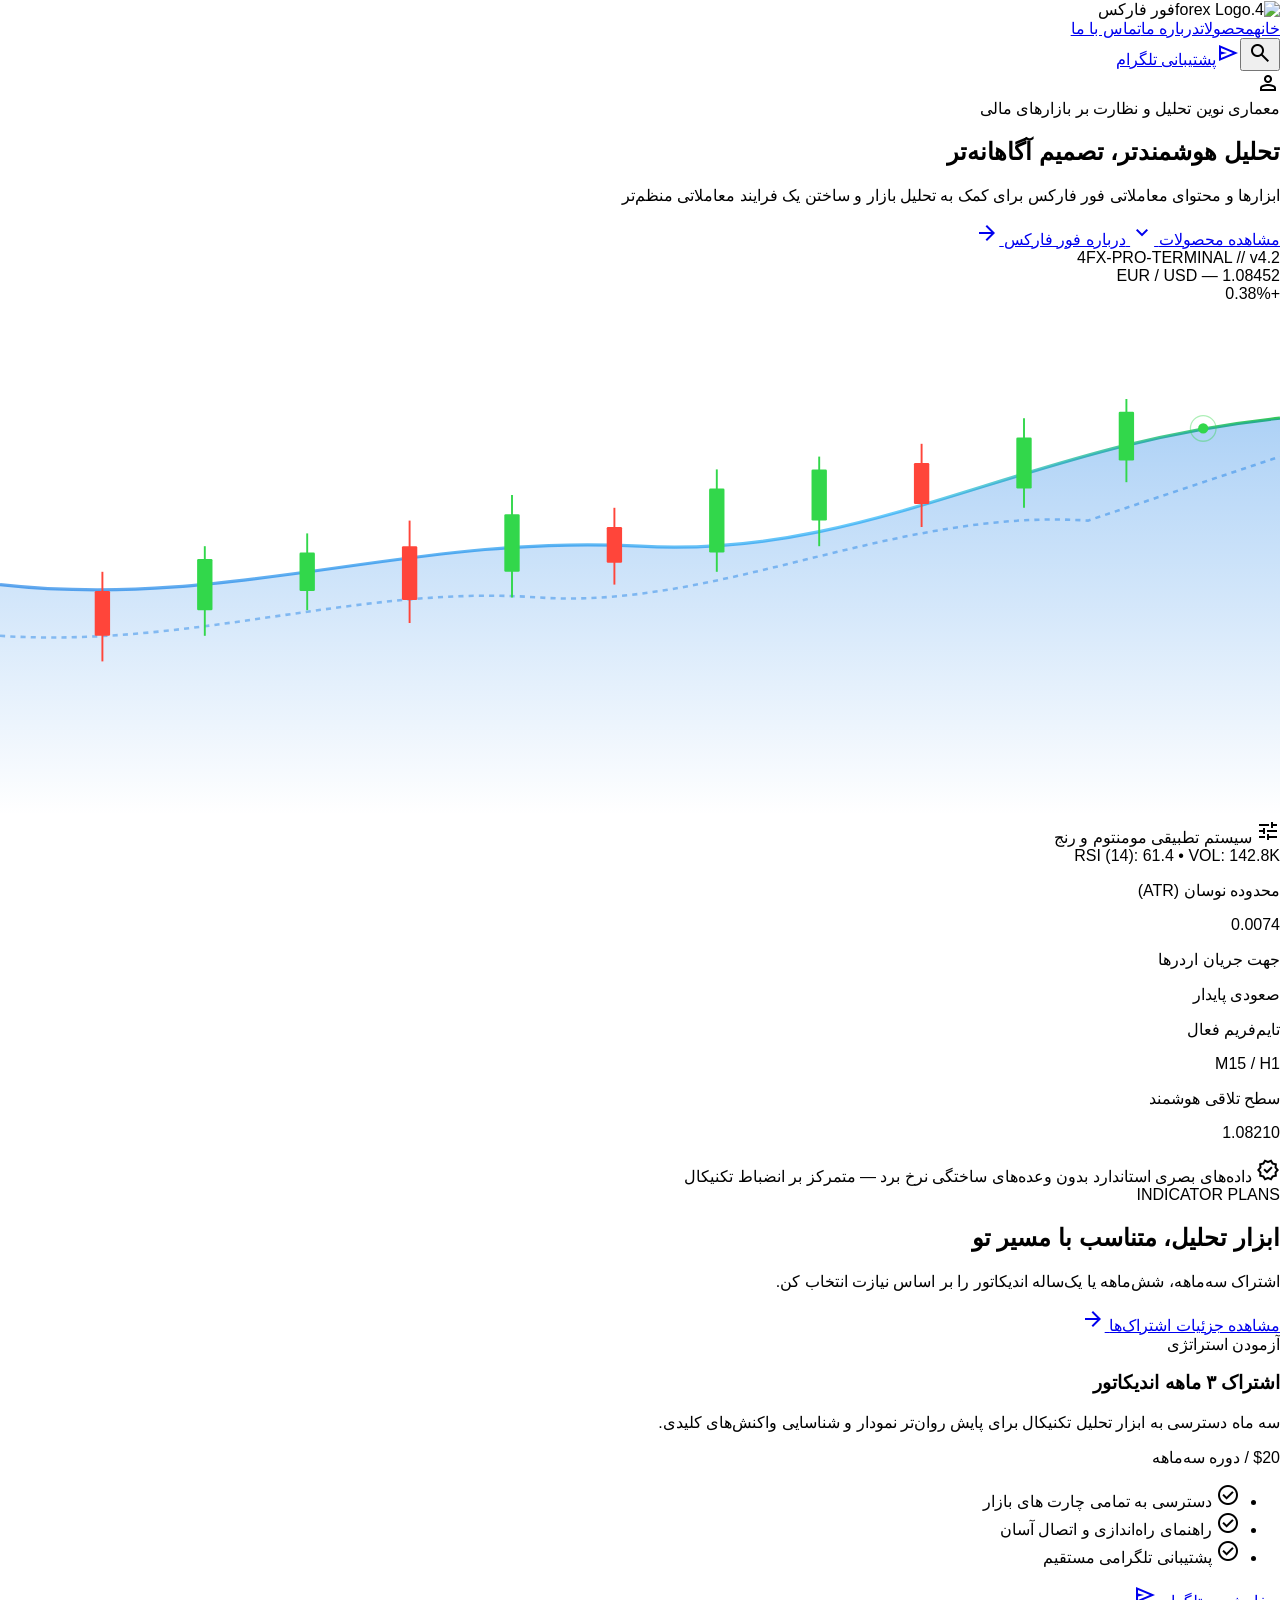
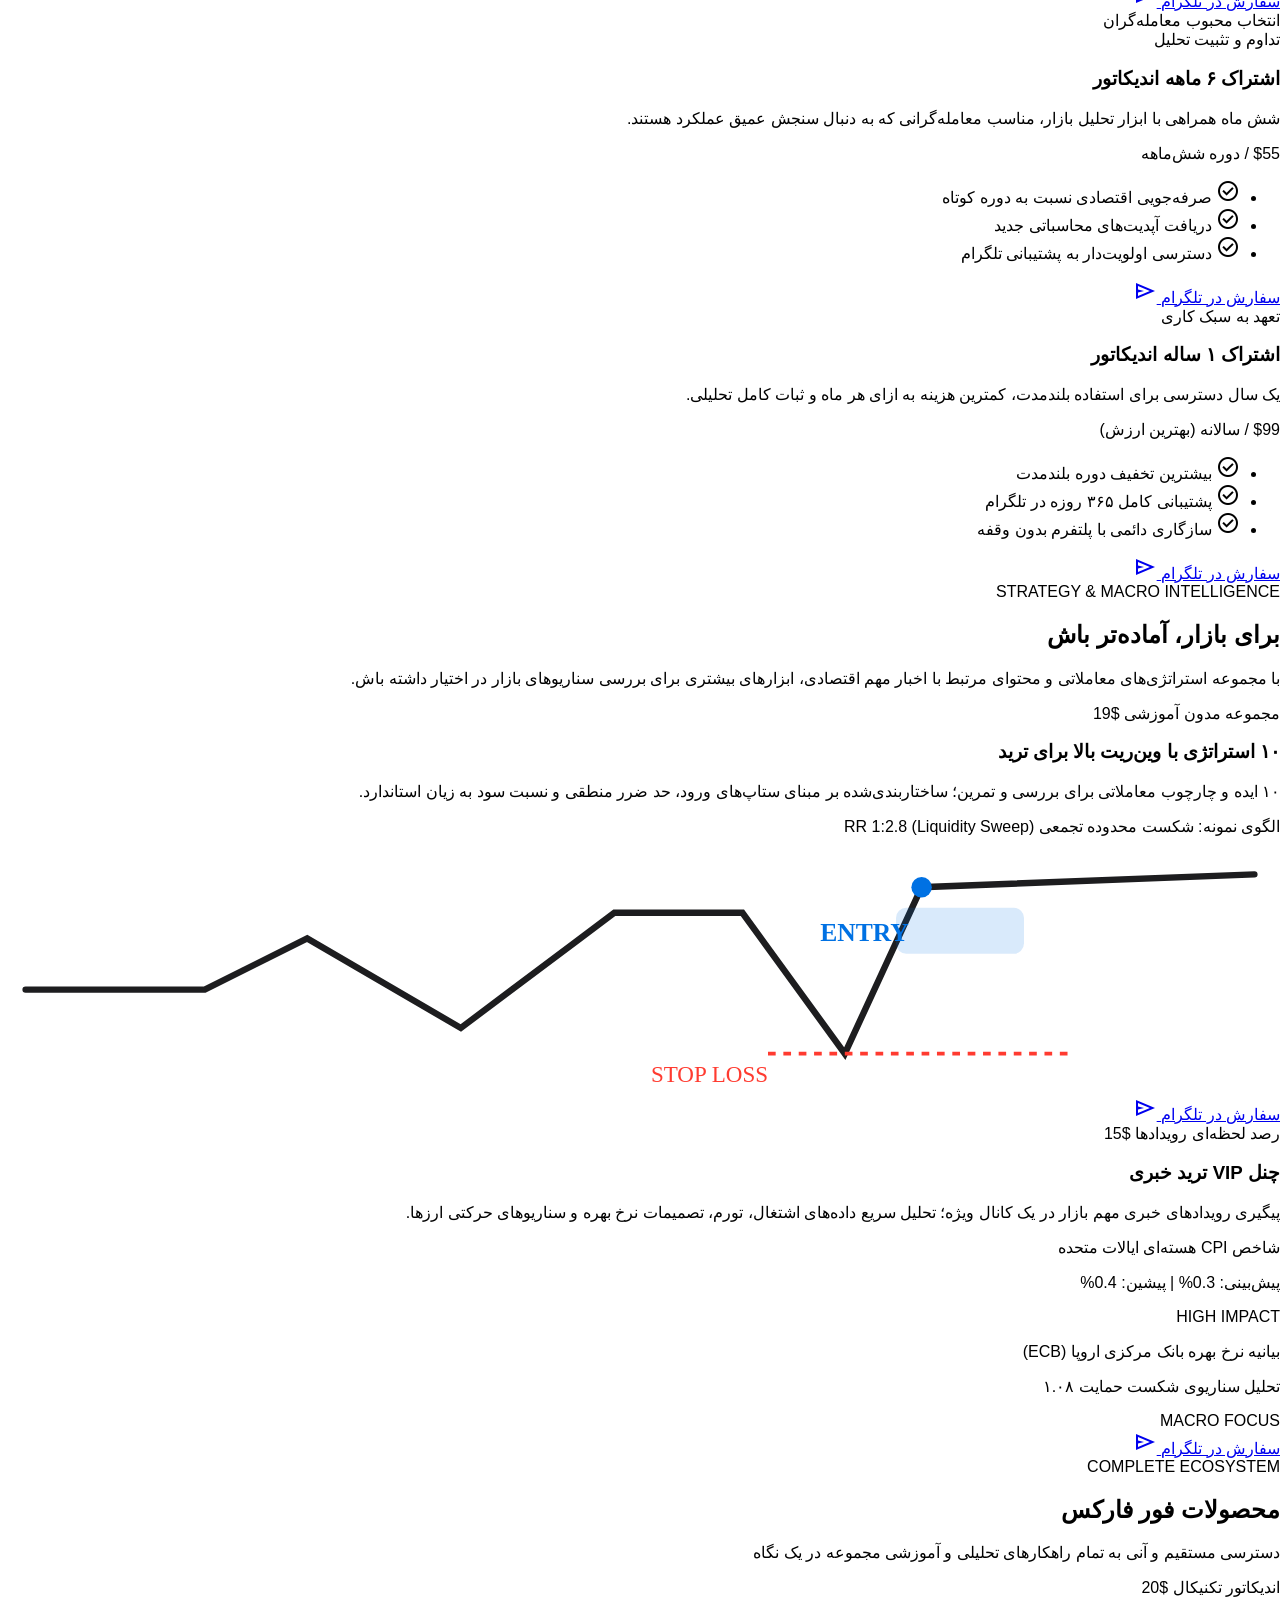
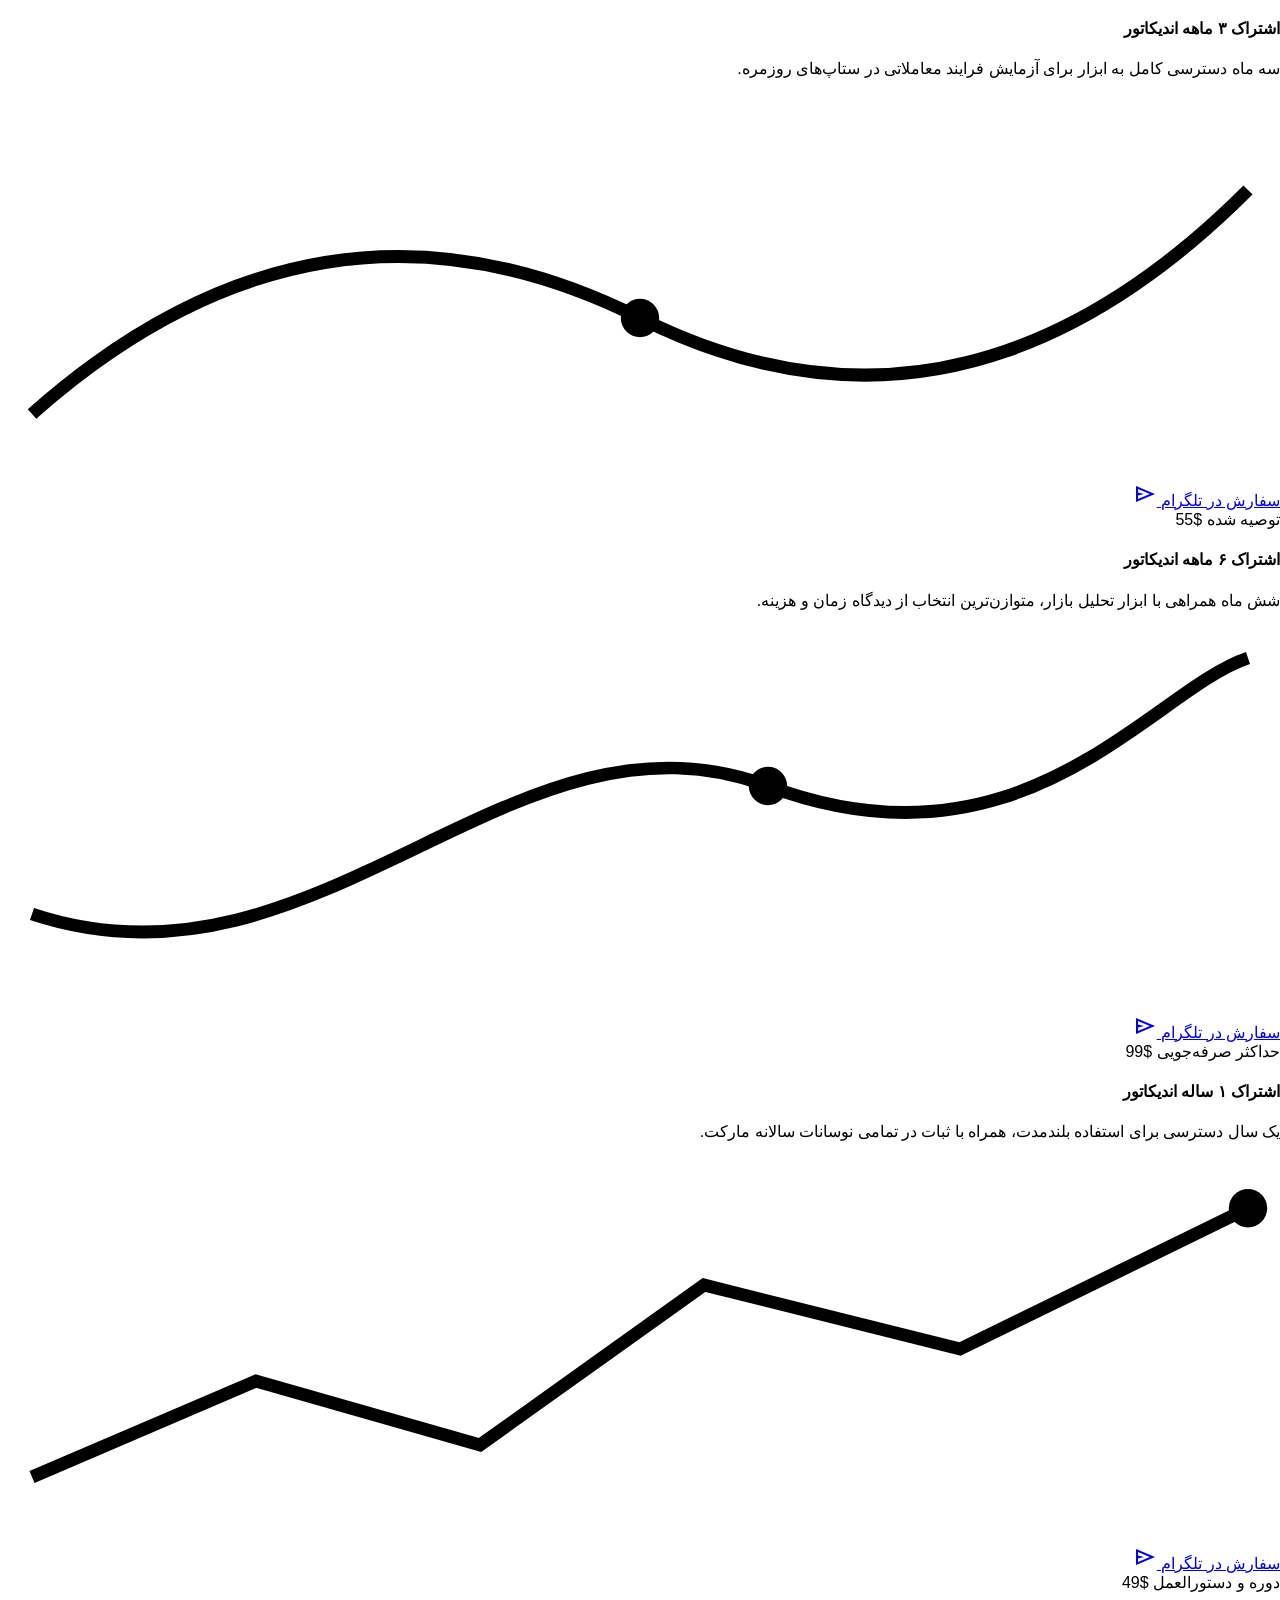
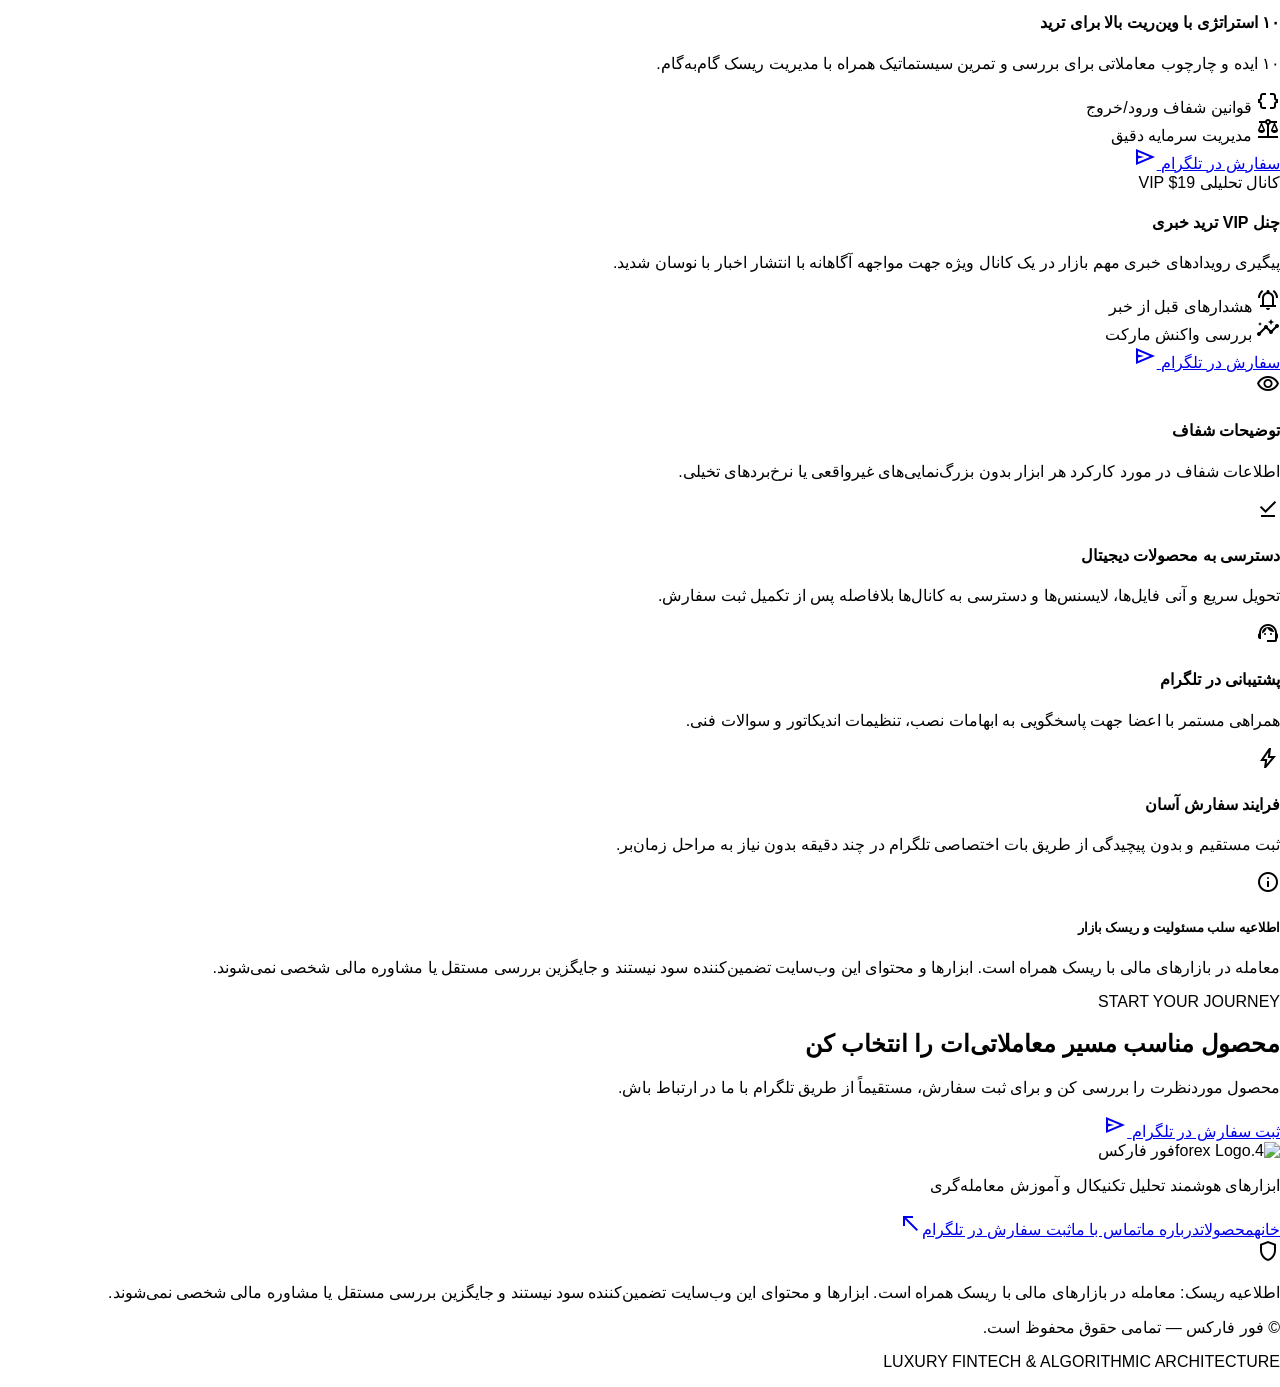
==== index.html @ 99afd077 "Add files via upload" ====
<!DOCTYPE html><html dir="rtl" lang="fa" style=""><head></head><body class="bg-canvas-subtle font-body-md text-on-surface antialiased selection:bg-primary-container selection:text-on-primary"><svg class="inline-defs-container" aria-hidden="true" style="position:absolute;width:0;height:0;overflow:hidden"></svg><meta charset="utf-8"><meta content="width=device-width, initial-scale=1.0" name="viewport"><meta content="web_standard" name="shell-type"><title>فور فارکس | ابزارهای هوشمند تحلیل تکنیکال و معاملات</title><link href="https://cdn.jsdelivr.net/gh/rastikerdar/vazirmatn@v33.003/Vazirmatn-font-face.css" rel="stylesheet"><link href="https://fonts.googleapis.com/css2?family=Material+Symbols+Outlined:opsz,wght,FILL,GRAD@20..48,100..700,0..1,-50..200" rel="stylesheet">
<link href="https://fonts.googleapis.com/css2?family=Material+Symbols+Outlined:wght,FILL@100..700,0..1&amp;display=swap" rel="stylesheet"><style>@layer base{html,body{margin:0;padding:0;font-family:'Vazirmatn',sans-serif;}body{overscroll-behavior:none;}main>:first-child{margin-top:0!important;}main>:last-child{margin-bottom:0!important;}}::-webkit-scrollbar{display:none;}</style><script src="https://cdn.tailwindcss.com"></script><script id="tailwind-config">tailwind.config = { darkMode: "class", theme: { extend: { "colors": { "on-primary-fixed": "#001b3f", "tertiary-fixed": "#a5eeff", "primary-container": "#0071e3", "canvas-pure": "#FFFFFF", "inverse-on-surface": "#f1f0f5", "on-secondary": "#ffffff", "surface-container-low": "#f4f3f8", "on-tertiary": "#ffffff", "surface-variant": "#e3e2e7", "error-container": "#ffdad6", "border-hairline": "rgba(0, 0, 0, 0.08)", "on-error": "#ffffff", "chart-bullish": "#34C759", "chart-bearish": "#FF3B30", "surface-container": "#eeedf3", "on-primary-fixed-variant": "#00458f", "on-primary": "#ffffff", "outline": "#717785", "on-background": "#1a1b1f", "text-primary": "#1D1D1F", "border-glass": "rgba(255, 255, 255, 0.65)", "outline-variant": "#c1c6d6", "primary": "#0059b5", "on-tertiary-container": "#f3fcff", "text-secondary": "#6E6E73", "secondary-fixed": "#e4e2e4", "surface-container-highest": "#e3e2e7", "tertiary-container": "#007f92", "on-secondary-fixed-variant": "#474649", "inverse-surface": "#2f3034", "surface-dim": "#dad9df", "secondary-container": "#e2dfe1", "on-secondary-fixed": "#1b1b1d", "on-surface-variant": "#414753", "on-primary-container": "#fcfbff", "surface-neutral": "#F5F5F7", "on-error-container": "#93000a", "text-tertiary": "#86868B", "primary-fixed": "d7e2ff", "inverse-primary": "#abc7ff", "canvas-subtle": "#FBFBFD", "surface-tint": "#005cbb", "on-tertiary-fixed-variant": "#004e5a", "surface": "#faf8fe", "tertiary": "#006473", "background": "#faf8fe", "primary-fixed-dim": "#abc7ff", "on-surface": "#1a1b1f", "error": "#ba1a1a", "chart-slate": "#48484A", "secondary": "#5f5e60", "on-tertiary-fixed": "#001f25", "on-secondary-container": "#636264", "surface-neutral-dark": "#E8E8ED", "surface-container-lowest": "#ffffff", "surface-container-high": "#e9e7ed", "secondary-fixed-dim": "#c8c6c8", "surface-bright": "#faf8fe", "tertiary-fixed-dim": "#61d6ee" }, "borderRadius": { "DEFAULT": "1rem", "lg": "2rem", "xl": "3rem", "full": "9999px" }, "spacing": { "space-lg": "1.5rem", "space-sm": "0.5rem", "space-xl": "2.5rem", "gutter-lg": "2rem", "margin": "1.5rem", "gutter-sm": "1rem", "margin-lg": "5rem", "margin-md": "3rem", "gutter": "1.5rem", "space-2xl": "4rem", "space-3xl": "6rem", "space-xs": "0.25rem", "space-md": "1rem" }, "fontFamily": { "headline-md": ["Vazirmatn", "Plus Jakarta Sans"], "headline-sm": ["Vazirmatn", "Plus Jakarta Sans"], "label-lg": ["Vazirmatn", "Plus Jakarta Sans"], "body-lg": ["Vazirmatn", "Plus Jakarta Sans"], "body-md": ["Vazirmatn", "Plus Jakarta Sans"], "body-sm": ["Vazirmatn", "Plus Jakarta Sans"], "headline-lg": ["Vazirmatn", "Plus Jakarta Sans"], "headline-xl-mobile": ["Vazirmatn", "Plus Jakarta Sans"], "label-md": ["Vazirmatn", "Plus Jakarta Sans"], "display-hero": ["Vazirmatn", "Plus Jakarta Sans"], "headline-xl": ["Vazirmatn", "Plus Jakarta Sans"], "label-sm": ["Vazirmatn", "Plus Jakarta Sans"], "body-xl": ["Vazirmatn", "Plus Jakarta Sans"], "display-hero-mobile": ["Vazirmatn", "Plus Jakarta Sans"] }, "fontSize": { "headline-md": ["22px", { "lineHeight": "32px", "letterSpacing": "-0.01em", "fontWeight": "600" }], "headline-sm": ["18px", { "lineHeight": "28px", "fontWeight": "600" }], "label-lg": ["15px", { "lineHeight": "20px", "fontWeight": "600" }], "body-lg": ["17px", { "lineHeight": "28px", "fontWeight": "400" }], "body-md": ["15px", { "lineHeight": "24px", "fontWeight": "400" }], "body-sm": ["13px", { "lineHeight": "20px", "fontWeight": "400" }], "headline-lg": ["28px", { "lineHeight": "38px", "letterSpacing": "-0.015em", "fontWeight": "700" }], "headline-xl-mobile": ["28px", { "lineHeight": "38px", "letterSpacing": "-0.015em", "fontWeight": "700" }], "label-md": ["13px", { "lineHeight": "18px", "fontWeight": "500" }], "display-hero": ["56px", { "lineHeight": "72px", "letterSpacing": "-0.03em", "fontWeight": "800" }], "headline-xl": ["40px", { "lineHeight": "52px", "letterSpacing": "-0.025em", "fontWeight": "700" }], "label-sm": ["11px", { "lineHeight": "16px", "letterSpacing": "0.04em", "fontWeight": "600" }], "body-xl": ["20px", { "lineHeight": "34px", "fontWeight": "400" }], "display-hero-mobile": ["36px", { "lineHeight": "48px", "letterSpacing": "-0.02em", "fontWeight": "800" }] } } } };</script><header class="fixed top-0 left-0 right-0 z-50 bg-white/80 backdrop-blur-xl saturate-180 shadow-[0_1px_8px_rgba(0,0,0,0.04)]"><div class="h-16 max-w-7xl mx-auto px-6 lg:px-12 flex items-center justify-between"><div class="flex items-center gap-space-md"><img alt="4.forex Logo" class="h-8 w-auto object-contain" src="https://lh3.googleusercontent.com/aida/[base64]"><span class="font-headline-sm text-headline-sm tracking-tight text-on-surface font-bold">فور فارکس</span></div><nav class="hidden md:flex items-center gap-space-lg" data-active-classes="text-primary font-bold"><a aria-current="page" class="transition-colors text-primary font-bold" data-path="home" href="index.html">خانه</a><a class="font-label-lg text-label-lg text-on-surface-variant hover:text-on-surface transition-colors" data-path="products" href="products.html">محصولات</a><a class="font-label-lg text-label-lg text-on-surface-variant hover:text-on-surface transition-colors" data-path="about" href="about.html">درباره ما</a><a class="font-label-lg text-label-lg text-on-surface-variant hover:text-on-surface transition-colors" data-path="contact" href="contact.html">تماس با ما</a></nav><div class="flex items-center gap-space-sm"><button aria-label="Search" class="w-9 h-9 rounded-full flex items-center justify-center text-on-surface-variant hover:text-on-surface hover:bg-surface-neutral transition-all"><span class="material-symbols-outlined text-[20px]">search</span></button><a class="hidden sm:inline-flex items-center gap-space-xs px-space-md py-2 rounded-full bg-primary-container text-on-primary-container font-label-md text-label-md hover:opacity-95 transition-all shadow-[0_2px_8px_rgba(0,113,227,0.2)]" href="https://t.me/trades4forexbot" rel="noopener noreferrer" target="_blank"><span class="material-symbols-outlined text-[18px]">send</span><span class="">پشتیبانی تلگرام</span></a><div class="w-8 h-8 rounded-full bg-primary flex items-center justify-center"><span class="material-symbols-outlined text-on-primary text-[18px]">person</span></div></div></div></header><main class="w-full pt-16 bg-canvas-subtle min-h-[calc(100vh-16rem)]"><div class="flex flex-col w-full">
<!-- SECTION 1: HERO CAMPAIGN -->
<section class="relative w-full overflow-hidden bg-canvas-pure pt-space-2xl pb-space-3xl">
<div class="absolute inset-0 bg-[radial-gradient(ellipse_80%_60%_at_50%_-10%,rgba(0,113,227,0.08),rgba(255,255,255,0))] pointer-events-none"></div>
<div class="max-w-7xl mx-auto px-6 lg:px-12 flex flex-col items-center text-center relative z-10">
<!-- Overline Tag -->
<div class="inline-flex items-center gap-space-xs px-space-md py-1 rounded-full bg-surface-neutral text-text-secondary font-label-md text-label-md mb-space-lg shadow-sm">
<span class="w-2 h-2 rounded-full bg-chart-bullish animate-pulse"></span>
<span class="">معماری نوین تحلیل و نظارت بر بازارهای مالی</span>
</div>
<!-- Main Headline -->
<h1 class="font-display-hero text-display-hero max-w-4xl text-text-primary tracking-tight mb-space-md">
        تحلیل هوشمندتر، تصمیم آگاهانه‌تر
      </h1>
<!-- Editorial Subtitle -->
<p class="font-body-xl text-body-xl text-text-secondary max-w-2xl mx-auto leading-relaxed mb-space-xl">ابزارها و محتوای معاملاتی فور فارکس برای کمک به تحلیل بازار و ساختن یک فرایند معاملاتی منظم‌تر</p>
<!-- Primary & Ghost Actions -->
<div class="flex flex-wrap items-center justify-center gap-space-md mb-space-3xl">
<a class="px-8 py-3.5 rounded-full bg-text-primary hover:bg-black text-white font-label-lg text-label-lg transition-all shadow-md hover:scale-[1.02] active:scale-[0.99] flex items-center gap-space-xs" href="#products-bento">
<span class="">مشاهده محصولات</span>
<span class="material-symbols-outlined text-[18px]">expand_more</span>
</a>
<a class="px-6 py-3.5 rounded-full bg-surface-neutral hover:bg-surface-neutral-dark text-text-primary font-label-lg text-label-lg transition-all flex items-center gap-space-xs" href="#indicators">
<span class="">درباره فور فارکس</span>
<span class="material-symbols-outlined text-[18px] rotate-180">arrow_forward</span>
</a>
</div>
<!-- Institutional Mock Dashboard (Apple Silicon Inspired Tray) -->
<div class="w-full max-w-5xl rounded-3xl bg-[#1D1D1F] p-4 sm:p-6 lg:p-8 shadow-[0_24px_80px_rgba(0,0,0,0.18)] text-white relative">
<!-- Top Window Pill Meta -->
<div class="flex items-center justify-between pb-6 mb-6">
<div class="flex items-center gap-space-sm">
<span class="w-3 h-3 rounded-full bg-[#FF5F56]/80 inline-block"></span>
<span class="w-3 h-3 rounded-full bg-[#FFBD2E]/80 inline-block"></span>
<span class="w-3 h-3 rounded-full bg-[#27C93F]/80 inline-block"></span>
<span class="font-mono text-label-sm text-text-tertiary ml-2 hidden sm:inline">4FX-PRO-TERMINAL // v4.2</span>
</div>
<div class="flex items-center gap-space-md">
<div class="flex items-center gap-2 bg-white/5 rounded-full px-3 py-1 text-label-sm text-white/90">
<span class="w-1.5 h-1.5 rounded-full bg-chart-bullish"></span>
<span class="">EUR / USD — 1.08452</span>
</div>
<span class="text-label-sm text-chart-bullish bg-chart-bullish/10 px-2.5 py-0.5 rounded-full font-mono">+0.38%</span>
</div>
</div>
<!-- Integrated Trading Screen Canvas -->
<div class="relative w-full h-72 sm:h-96 rounded-2xl bg-[#141416] p-4 flex flex-col justify-between overflow-hidden">
<!-- Background Grid Overlay -->
<div class="absolute inset-0 bg-[linear-gradient(to_right,rgba(255,255,255,0.03)_1px,transparent_1px),linear-gradient(to_bottom,rgba(255,255,255,0.03)_1px,transparent_1px)] bg-[size:40px_40px] pointer-events-none"></div>
<!-- Dynamic SVG Chart Canvas -->
<svg class="absolute inset-0 w-full h-full" fill="none" preserveAspectRatio="none" viewBox="0 0 1000 400">
<defs>
<linearGradient id="primaryAreaGlow" x1="0" x2="0" y1="0" y2="1">
<stop offset="0%" stop-color="#0071E3" stop-opacity="0.32"></stop>
<stop offset="100%" stop-color="#0071E3" stop-opacity="0.0"></stop>
</linearGradient>
<linearGradient id="emaGrad" x1="0" x2="1" y1="0" y2="0">
<stop offset="0%" stop-color="#0071E3" stop-opacity="0.6"></stop>
<stop offset="70%" stop-color="#5AC8FA" stop-opacity="0.9"></stop>
<stop offset="100%" stop-color="#34C759" stop-opacity="1"></stop>
</linearGradient>
</defs>
<!-- EMA Trend Curves -->
<path d="M 0,260 C 150,270 280,220 420,230 C 560,240 700,160 850,170 L 1000,120" fill="none" opacity="0.4" stroke="#0071E3" stroke-dasharray="4 4" stroke-width="2"></path>
<path d="M 0,220 C 180,240 320,180 500,190 C 680,200 800,110 1000,90" fill="none" stroke="url(#emaGrad)" stroke-width="2.5"></path>
<!-- Volumetric Fill under trend -->
<path d="M 0,220 C 180,240 320,180 500,190 C 680,200 800,110 1000,90 L 1000,400 L 0,400 Z" fill="url(#primaryAreaGlow)"></path>
<!-- Stylized Candles -->
<!-- Bar 1 -->
<line stroke="#FF453A" stroke-width="1.5" x1="80" x2="80" y1="210" y2="280"></line>
<rect fill="#FF453A" height="35" rx="1" width="12" x="74" y="225"></rect>
<!-- Bar 2 -->
<line stroke="#32D74B" stroke-width="1.5" x1="160" x2="160" y1="190" y2="260"></line>
<rect fill="#32D74B" height="40" rx="1" width="12" x="154" y="200"></rect>
<!-- Bar 3 -->
<line stroke="#32D74B" stroke-width="1.5" x1="240" x2="240" y1="180" y2="240"></line>
<rect fill="#32D74B" height="30" rx="1" width="12" x="234" y="195"></rect>
<!-- Bar 4 -->
<line stroke="#FF453A" stroke-width="1.5" x1="320" x2="320" y1="170" y2="250"></line>
<rect fill="#FF453A" height="42" rx="1" width="12" x="314" y="190"></rect>
<!-- Bar 5 -->
<line stroke="#32D74B" stroke-width="1.5" x1="400" x2="400" y1="150" y2="230"></line>
<rect fill="#32D74B" height="45" rx="1" width="12" x="394" y="165"></rect>
<!-- Bar 6 -->
<line stroke="#FF453A" stroke-width="1.5" x1="480" x2="480" y1="160" y2="220"></line>
<rect fill="#FF453A" height="28" rx="1" width="12" x="474" y="175"></rect>
<!-- Bar 7 -->
<line stroke="#32D74B" stroke-width="1.5" x1="560" x2="560" y1="130" y2="210"></line>
<rect fill="#32D74B" height="50" rx="1" width="12" x="554" y="145"></rect>
<!-- Bar 8 -->
<line stroke="#32D74B" stroke-width="1.5" x1="640" x2="640" y1="120" y2="190"></line>
<rect fill="#32D74B" height="40" rx="1" width="12" x="634" y="130"></rect>
<!-- Bar 9 -->
<line stroke="#FF453A" stroke-width="1.5" x1="720" x2="720" y1="110" y2="175"></line>
<rect fill="#FF453A" height="32" rx="1" width="12" x="714" y="125"></rect>
<!-- Bar 10 -->
<line stroke="#32D74B" stroke-width="1.5" x1="800" x2="800" y1="90" y2="160"></line>
<rect fill="#32D74B" height="40" rx="1" width="12" x="794" y="105"></rect>
<!-- Bar 11 (Pulse Peak) -->
<line stroke="#32D74B" stroke-width="1.5" x1="880" x2="880" y1="75" y2="140"></line>
<rect fill="#32D74B" height="38" rx="1" width="12" x="874" y="85"></rect>
<!-- Bar 12 Live Pin -->
<circle cx="940" cy="98" fill="#32D74B" r="4"></circle>
<circle cx="940" cy="98" opacity="0.4" r="10" stroke="#32D74B" stroke-width="1"></circle>
</svg>
<!-- Floating Ambient Glass Badges -->
<div class="relative z-10 flex flex-wrap items-center justify-between gap-4 pointer-events-none">
<div class="flex items-center gap-3 backdrop-blur-md bg-white/10 px-3.5 py-1.5 rounded-full">
<span class="material-symbols-outlined text-[16px] text-primary-container">tune</span>
<span class="font-label-md text-label-md text-white/90">سیستم تطبیقی مومنتوم و رنج</span>
</div>
<div class="flex items-center gap-3 backdrop-blur-md bg-white/10 px-3.5 py-1.5 rounded-full font-mono text-label-sm text-text-tertiary">
<span class="">RSI (14): 61.4</span>
<span class="">•</span>
<span class="">VOL: 142.8K</span>
</div>
</div>
<!-- Bottom Metric HUD -->
<div class="relative z-10 grid grid-cols-2 sm:grid-cols-4 gap-3 bg-black/40 backdrop-blur-lg p-3 rounded-xl border border-white/5">
<div>
<p class="font-label-sm text-label-sm text-text-tertiary">محدوده نوسان (ATR)</p>
<p class="font-headline-sm text-headline-sm text-white font-mono mt-0.5">0.0074</p>
</div>
<div>
<p class="font-label-sm text-label-sm text-text-tertiary">جهت جریان اردرها</p>
<p class="font-headline-sm text-headline-sm text-chart-bullish mt-0.5">صعودی پایدار</p>
</div>
<div>
<p class="font-label-sm text-label-sm text-text-tertiary">تایم‌فریم فعال</p>
<p class="font-headline-sm text-headline-sm text-white font-mono mt-0.5">M15 / H1</p>
</div>
<div>
<p class="font-label-sm text-label-sm text-text-tertiary">سطح تلاقی هوشمند</p>
<p class="font-headline-sm text-headline-sm text-white font-mono mt-0.5">1.08210</p>
</div>
</div>
</div>
<div class="mt-4 flex items-center justify-center gap-2 text-text-tertiary font-body-sm text-body-sm">
<span class="material-symbols-outlined text-[16px]">verified</span>
<span class="">داده‌های بصری استاندارد بدون وعده‌های ساختگی نرخ برد — متمرکز بر انضباط تکنیکال</span>
</div>
</div>
</div>
</section>
<!-- SECTION 2: INDICATOR SUBSCRIPTIONS SPOTLIGHT -->
<section class="w-full bg-surface-neutral py-space-3xl" id="indicators">
<div class="max-w-7xl mx-auto px-6 lg:px-12">
<!-- Section Header -->
<div class="flex flex-col md:flex-row md:items-end justify-between mb-space-2xl gap-space-md">
<div>
<span class="font-label-sm text-label-sm text-primary tracking-widest block mb-2 uppercase">INDICATOR PLANS</span>
<h2 class="font-headline-xl text-headline-xl text-text-primary tracking-tight">ابزار تحلیل، متناسب با مسیر تو</h2>
<p class="font-body-lg text-body-lg text-text-secondary mt-space-xs max-w-xl">
            اشتراک سه‌ماهه، شش‌ماهه یا یک‌ساله اندیکاتور را بر اساس نیازت انتخاب کن.
          </p>
</div>
<a class="font-label-lg text-label-lg text-primary hover:text-primary-container transition-colors inline-flex items-center gap-1 self-start md:self-end" href="https://t.me/trades4forexbot" rel="noopener noreferrer" target="_blank">
<span class="">مشاهده جزئیات اشتراک‌ها</span>
<span class="material-symbols-outlined text-[18px] rotate-180">arrow_forward</span>
</a>
</div>
<!-- 3 Tiered Apple Cards -->
<div class="grid grid-cols-1 md:grid-cols-3 gap-space-lg items-stretch">
<!-- Tier 1: 3 Months -->
<div class="bg-white rounded-3xl p-8 flex flex-col justify-between shadow-sm hover:shadow-md transition-all duration-300">
<div>
<span class="inline-block px-3 py-1 rounded-full bg-surface-neutral text-text-secondary font-label-sm text-label-sm mb-6">آزمودن استراتژی</span>
<h3 class="font-headline-lg text-headline-lg text-text-primary">اشتراک ۳ ماهه اندیکاتور</h3>
<p class="font-body-md text-body-md text-text-secondary mt-3 leading-relaxed">
              سه ماه دسترسی به ابزار تحلیل تکنیکال برای پایش روان‌تر نمودار و شناسایی واکنش‌های کلیدی.
            </p>
<div class="my-8">
<span class="font-display-hero text-[44px] leading-tight font-extrabold text-text-primary">$20</span>
<span class="font-body-sm text-body-sm text-text-tertiary mr-1">/ دوره سه‌ماهه</span>
</div>
<ul class="space-y-3 font-body-sm text-body-sm text-text-secondary mb-8">
<li class="flex items-center gap-2">
<span class="material-symbols-outlined text-primary text-[18px]">check_circle</span>
<span class="">دسترسی به تمامی چارت های بازار</span>
</li>
<li class="flex items-center gap-2">
<span class="material-symbols-outlined text-primary text-[18px]">check_circle</span>
<span class="">راهنمای راه‌اندازی و اتصال آسان</span>
</li>
<li class="flex items-center gap-2">
<span class="material-symbols-outlined text-primary text-[18px]">check_circle</span>
<span class="">پشتیبانی تلگرامی مستقیم</span>
</li>
</ul>
</div>
<a class="w-full py-3.5 rounded-full bg-surface-neutral hover:bg-surface-neutral-dark text-text-primary font-label-md text-label-md text-center transition-colors flex items-center justify-center gap-2" href="https://t.me/trades4forexbot" rel="noopener noreferrer" target="_blank">
<span class="">سفارش در تلگرام</span>
<span class="material-symbols-outlined text-[16px]">send</span>
</a>
</div>
<!-- Tier 2: 6 Months (Balanced Highlight) -->
<div class="bg-white rounded-3xl p-8 flex flex-col justify-between shadow-lg relative transform md:-translate-y-2">
<div class="absolute -top-3.5 right-8">
<span class="px-3.5 py-1 rounded-full bg-primary-container text-white font-label-sm text-label-sm shadow-sm">انتخاب محبوب معامله‌گران</span>
</div>
<div>
<span class="inline-block px-3 py-1 rounded-full bg-primary-fixed/30 text-primary font-label-sm text-label-sm mb-6 mt-1">تداوم و تثبیت تحلیل</span>
<h3 class="font-headline-lg text-headline-lg text-text-primary">اشتراک ۶ ماهه اندیکاتور</h3>
<p class="font-body-md text-body-md text-text-secondary mt-3 leading-relaxed">
              شش ماه همراهی با ابزار تحلیل بازار، مناسب معامله‌گرانی که به دنبال سنجش عمیق عملکرد هستند.
            </p>
<div class="my-8">
<span class="font-display-hero text-[44px] leading-tight font-extrabold text-text-primary">$55</span>
<span class="font-body-sm text-body-sm text-text-tertiary mr-1">/ دوره شش‌ماهه</span>
</div>
<ul class="space-y-3 font-body-sm text-body-sm text-text-secondary mb-8">
<li class="flex items-center gap-2">
<span class="material-symbols-outlined text-chart-bullish text-[18px]">check_circle</span>
<span class="">صرفه‌جویی اقتصادی نسبت به دوره کوتاه</span>
</li>
<li class="flex items-center gap-2">
<span class="material-symbols-outlined text-chart-bullish text-[18px]">check_circle</span>
<span class="">دریافت آپدیت‌های محاسباتی جدید</span>
</li>
<li class="flex items-center gap-2">
<span class="material-symbols-outlined text-chart-bullish text-[18px]">check_circle</span>
<span class="">دسترسی اولویت‌دار به پشتیبانی تلگرام</span>
</li>
</ul>
</div>
<a class="w-full py-3.5 rounded-full bg-primary-container hover:opacity-95 text-white font-label-md text-label-md text-center transition-all shadow-md flex items-center justify-center gap-2" href="https://t.me/trades4forexbot" rel="noopener noreferrer" target="_blank">
<span class="">سفارش در تلگرام</span>
<span class="material-symbols-outlined text-[16px]">send</span>
</a>
</div>
<!-- Tier 3: 1 Year -->
<div class="bg-white rounded-3xl p-8 flex flex-col justify-between shadow-sm hover:shadow-md transition-all duration-300">
<div>
<span class="inline-block px-3 py-1 rounded-full bg-surface-neutral text-text-secondary font-label-sm text-label-sm mb-6">تعهد به سبک کاری</span>
<h3 class="font-headline-lg text-headline-lg text-text-primary">اشتراک ۱ ساله اندیکاتور</h3>
<p class="font-body-md text-body-md text-text-secondary mt-3 leading-relaxed">
              یک سال دسترسی برای استفاده بلندمدت، کمترین هزینه به ازای هر ماه و ثبات کامل تحلیلی.
            </p>
<div class="my-8">
<span class="font-display-hero text-[44px] leading-tight font-extrabold text-text-primary">$99</span>
<span class="font-body-sm text-body-sm text-text-tertiary mr-1">/ سالانه (بهترین ارزش)</span>
</div>
<ul class="space-y-3 font-body-sm text-body-sm text-text-secondary mb-8">
<li class="flex items-center gap-2">
<span class="material-symbols-outlined text-primary text-[18px]">check_circle</span>
<span class="">بیشترین تخفیف دوره بلندمدت</span>
</li>
<li class="flex items-center gap-2">
<span class="material-symbols-outlined text-primary text-[18px]">check_circle</span>
<span class="">پشتیبانی کامل ۳۶۵ روزه در تلگرام</span>
</li>
<li class="flex items-center gap-2">
<span class="material-symbols-outlined text-primary text-[18px]">check_circle</span>
<span class="">سازگاری دائمی با پلتفرم بدون وقفه</span>
</li>
</ul>
</div>
<a class="w-full py-3.5 rounded-full bg-surface-neutral hover:bg-surface-neutral-dark text-text-primary font-label-md text-label-md text-center transition-colors flex items-center justify-center gap-2" href="https://t.me/trades4forexbot" rel="noopener noreferrer" target="_blank">
<span class="">سفارش در تلگرام</span>
<span class="material-symbols-outlined text-[16px]">send</span>
</a>
</div>
</div>
</div>
</section>
<!-- SECTION 3: STRATEGIES & NEWS VIP DUAL SHOWCASE -->
<section class="w-full bg-canvas-pure py-space-3xl">
<div class="max-w-7xl mx-auto px-6 lg:px-12">
<div class="text-center max-w-3xl mx-auto mb-space-2xl">
<span class="font-label-sm text-label-sm text-text-tertiary tracking-widest block mb-2 uppercase">STRATEGY &amp; MACRO INTELLIGENCE</span>
<h2 class="font-headline-xl text-headline-xl text-text-primary tracking-tight">برای بازار، آماده‌تر باش</h2>
<p class="font-body-lg text-body-lg text-text-secondary mt-space-xs leading-relaxed">
          با مجموعه استراتژی‌های معاملاتی و محتوای مرتبط با اخبار مهم اقتصادی، ابزارهای بیشتری برای بررسی سناریوهای بازار در اختیار داشته باش.
        </p>
</div>
<!-- Keynote Dual Split -->
<div class="grid grid-cols-1 lg:grid-cols-2 gap-space-lg">
<!-- Card 1: 10 High Win-Rate Strategies -->
<div class="bg-surface-neutral rounded-3xl p-8 lg:p-12 flex flex-col justify-between overflow-hidden relative">
<div>
<div class="flex items-center justify-between mb-8">
<span class="font-label-md text-label-md text-primary font-semibold bg-white px-3.5 py-1 rounded-full shadow-sm">مجموعه مدون آموزشی</span>
<span class="font-headline-md text-headline-md font-bold text-text-primary">$19</span>
</div>
<h3 class="font-headline-xl text-[30px] leading-tight text-text-primary font-bold">۱۰ استراتژی با وین‌ریت بالا برای ترید</h3>
<p class="font-body-md text-body-md text-text-secondary mt-4 leading-relaxed max-w-md">
              ۱۰ ایده و چارچوب معاملاتی برای بررسی و تمرین؛ ساختاربندی‌شده بر مبنای ستاپ‌های ورود، حد ضرر منطقی و نسبت سود به زیان استاندارد.
            </p>
<!-- Vector Strategy Schematic -->
<div class="mt-8 mb-8 bg-white rounded-2xl p-5 shadow-sm">
<div class="flex items-center justify-between text-label-sm text-text-tertiary mb-3">
<span class="">الگوی نمونه: شکست محدوده تجمعی (Liquidity Sweep)</span>
<span class="text-chart-bullish font-mono">RR 1:2.8</span>
</div>
<svg class="w-full h-24" fill="none" viewBox="0 0 500 100">
<path d="M 10,60 L 80,60 L 120,40 L 180,75 L 240,30 L 290,30 L 330,85 L 360,20 L 490,15" stroke="#1D1D1F" stroke-linecap="round" stroke-width="2.5"></path>
<!-- Entry marker -->
<circle cx="360" cy="20" fill="#0071E3" r="4"></circle>
<rect fill="#0071E3" height="18" opacity="0.15" rx="4" width="50" x="350" y="28"></rect>
<text fill="#0071E3" font-family="Plus Jakarta Sans" font-size="10" font-weight="bold" x="355" y="41">ENTRY</text>
<!-- Stop loss guide line -->
<line stroke="#FF3B30" stroke-dasharray="3 3" stroke-width="1.5" x1="300" x2="420" y1="85" y2="85"></line>
<text fill="#FF3B30" font-family="Plus Jakarta Sans" font-size="9" x="300" y="96">STOP LOSS</text>
</svg>
</div>
</div>
<a class="w-full sm:w-auto self-start px-8 py-3.5 rounded-full bg-text-primary hover:bg-black text-white font-label-md text-label-md transition-all shadow-md flex items-center justify-center gap-2" href="https://t.me/trades4forexbot" rel="noopener noreferrer" target="_blank">
<span class="">سفارش در تلگرام</span>
<span class="material-symbols-outlined text-[16px]">send</span>
</a>
</div>
<!-- Card 2: VIP News Channel -->
<div class="bg-surface-neutral rounded-3xl p-8 lg:p-12 flex flex-col justify-between overflow-hidden relative">
<div>
<div class="flex items-center justify-between mb-8">
<span class="font-label-md text-label-md text-chart-bullish font-semibold bg-white px-3.5 py-1 rounded-full shadow-sm">رصد لحظه‌ای رویدادها</span>
<span class="font-headline-md text-headline-md font-bold text-text-primary">$15</span>
</div>
<h3 class="font-headline-xl text-[30px] leading-tight text-text-primary font-bold">چنل VIP ترید خبری</h3>
<p class="font-body-md text-body-md text-text-secondary mt-4 leading-relaxed max-w-md">
              پیگیری رویدادهای خبری مهم بازار در یک کانال ویژه؛ تحلیل سریع داده‌های اشتغال، تورم، تصمیمات نرخ بهره و سناریوهای حرکتی ارزها.
            </p>
<!-- Economic Calendar Mini Stream -->
<div class="mt-8 mb-8 space-y-2.5">
<div class="bg-white rounded-xl p-3 shadow-sm flex items-center justify-between">
<div class="flex items-center gap-3">
<span class="w-2.5 h-2.5 rounded-full bg-chart-bearish"></span>
<div>
<p class="font-label-md text-label-md text-text-primary font-medium">شاخص CPI هسته‌ای ایالات متحده</p>
<p class="font-label-sm text-label-sm text-text-tertiary">پیش‌بینی: 0.3% | پیشین: 0.4%</p>
</div>
</div>
<span class="font-mono text-label-sm text-primary font-bold">HIGH IMPACT</span>
</div>
<div class="bg-white rounded-xl p-3 shadow-sm flex items-center justify-between">
<div class="flex items-center gap-3">
<span class="w-2.5 h-2.5 rounded-full bg-[#FF9500]"></span>
<div>
<p class="font-label-md text-label-md text-text-primary font-medium">بیانیه نرخ بهره بانک مرکزی اروپا (ECB)</p>
<p class="font-label-sm text-label-sm text-text-tertiary">تحلیل سناریوی شکست حمایت ۱.۰۸</p>
</div>
</div>
<span class="font-mono text-label-sm text-text-secondary">MACRO FOCUS</span>
</div>
</div>
</div>
<a class="w-full sm:w-auto self-start px-8 py-3.5 rounded-full bg-text-primary hover:bg-black text-white font-label-md text-label-md transition-all shadow-md flex items-center justify-center gap-2" href="https://t.me/trades4forexbot" rel="noopener noreferrer" target="_blank">
<span class="">سفارش در تلگرام</span>
<span class="material-symbols-outlined text-[16px]">send</span>
</a>
</div>
</div>
</div>
</section>
<!-- SECTION 4: PROMOTIONAL BENTO GRID (ALL 5 PRODUCTS) -->
<section class="w-full bg-surface-neutral py-space-3xl" id="products-bento">
<div class="max-w-7xl mx-auto px-6 lg:px-12">
<div class="text-center max-w-2xl mx-auto mb-space-2xl">
<span class="font-label-sm text-label-sm text-primary tracking-widest block mb-2 uppercase">COMPLETE ECOSYSTEM</span>
<h2 class="font-headline-xl text-headline-xl text-text-primary tracking-tight">محصولات فور فارکس</h2>
<p class="font-body-md text-body-md text-text-secondary mt-space-xs">
          دسترسی مستقیم و آنی به تمام راهکارهای تحلیلی و آموزشی مجموعه در یک نگاه
        </p>
</div>
<!-- Bento Mosaic -->
<div class="grid grid-cols-1 md:grid-cols-2 lg:grid-cols-6 gap-6">
<!-- Product 1: 3M Plan (2 Cols) -->
<div class="lg:col-span-2 bg-white rounded-3xl p-6 flex flex-col justify-between shadow-sm hover:shadow-md transition-shadow">
<div>
<div class="flex items-center justify-between mb-4">
<span class="font-label-sm text-label-sm bg-surface-neutral text-text-secondary px-2.5 py-1 rounded-full">اندیکاتور تکنیکال</span>
<span class="font-headline-md text-headline-md font-bold text-text-primary">$20</span>
</div>
<h4 class="font-headline-sm text-headline-sm text-text-primary mb-2">اشتراک ۳ ماهه اندیکاتور</h4>
<p class="font-body-sm text-body-sm text-text-secondary mb-6">سه ماه دسترسی کامل به ابزار برای آزمایش فرایند معاملاتی در ستاپ‌های روزمره.</p>
<div class="h-24 bg-surface-neutral rounded-xl flex items-center justify-center p-3 mb-6">
<svg class="w-full h-full text-primary" fill="none" viewBox="0 0 200 60">
<path d="M 5,50 Q 50,10 100,35 T 195,15" stroke="currentColor" stroke-width="2"></path>
<circle cx="100" cy="35" fill="currentColor" r="3"></circle>
</svg>
</div>
</div>
<a class="w-full py-2.5 rounded-full bg-text-primary hover:bg-black text-white font-label-md text-label-md text-center transition-colors flex items-center justify-center gap-1.5" href="https://t.me/trades4forexbot" rel="noopener noreferrer" target="_blank">
<span class="">سفارش در تلگرام</span>
<span class="material-symbols-outlined text-[16px]">send</span>
</a>
</div>
<!-- Product 2: 6M Plan (2 Cols) -->
<div class="lg:col-span-2 bg-white rounded-3xl p-6 flex flex-col justify-between shadow-sm hover:shadow-md transition-shadow">
<div>
<div class="flex items-center justify-between mb-4">
<span class="font-label-sm text-label-sm bg-primary/10 text-primary px-2.5 py-1 rounded-full">توصیه شده</span>
<span class="font-headline-md text-headline-md font-bold text-text-primary">$55</span>
</div>
<h4 class="font-headline-sm text-headline-sm text-text-primary mb-2">اشتراک ۶ ماهه اندیکاتور</h4>
<p class="font-body-sm text-body-sm text-text-secondary mb-6">شش ماه همراهی با ابزار تحلیل بازار، متوازن‌ترین انتخاب از دیدگاه زمان و هزینه.</p>
<div class="h-24 bg-surface-neutral rounded-xl flex items-center justify-center p-3 mb-6">
<svg class="w-full h-full text-chart-bullish" fill="none" viewBox="0 0 200 60">
<path d="M 5,45 C 50,60 80,10 120,25 C 160,40 180,10 195,5" stroke="currentColor" stroke-width="2"></path>
<circle cx="120" cy="25" fill="currentColor" r="3"></circle>
</svg>
</div>
</div>
<a class="w-full py-2.5 rounded-full bg-primary-container hover:opacity-95 text-white font-label-md text-label-md text-center transition-all shadow-sm flex items-center justify-center gap-1.5" href="https://t.me/trades4forexbot" rel="noopener noreferrer" target="_blank">
<span class="">سفارش در تلگرام</span>
<span class="material-symbols-outlined text-[16px]">send</span>
</a>
</div>
<!-- Product 3: 1 Year Plan (2 Cols) -->
<div class="lg:col-span-2 bg-white rounded-3xl p-6 flex flex-col justify-between shadow-sm hover:shadow-md transition-shadow">
<div>
<div class="flex items-center justify-between mb-4">
<span class="font-label-sm text-label-sm bg-surface-neutral text-text-secondary px-2.5 py-1 rounded-full">حداکثر صرفه‌جویی</span>
<span class="font-headline-md text-headline-md font-bold text-text-primary">$99</span>
</div>
<h4 class="font-headline-sm text-headline-sm text-text-primary mb-2">اشتراک ۱ ساله اندیکاتور</h4>
<p class="font-body-sm text-body-sm text-text-secondary mb-6">یک سال دسترسی برای استفاده بلندمدت، همراه با ثبات در تمامی نوسانات سالانه مارکت.</p>
<div class="h-24 bg-surface-neutral rounded-xl flex items-center justify-center p-3 mb-6">
<svg class="w-full h-full text-primary" fill="none" viewBox="0 0 200 60">
<path d="M 5,50 L 40,35 L 75,45 L 110,20 L 150,30 L 195,8" stroke="currentColor" stroke-width="2"></path>
<circle cx="195" cy="8" fill="currentColor" r="3"></circle>
</svg>
</div>
</div>
<a class="w-full py-2.5 rounded-full bg-text-primary hover:bg-black text-white font-label-md text-label-md text-center transition-colors flex items-center justify-center gap-1.5" href="https://t.me/trades4forexbot" rel="noopener noreferrer" target="_blank">
<span class="">سفارش در تلگرام</span>
<span class="material-symbols-outlined text-[16px]">send</span>
</a>
</div>
<!-- Product 4: 10 Strategies (3 Cols) -->
<div class="lg:col-span-3 bg-white rounded-3xl p-6 flex flex-col justify-between shadow-sm hover:shadow-md transition-shadow">
<div>
<div class="flex items-center justify-between mb-4">
<span class="font-label-sm text-label-sm bg-surface-neutral text-text-secondary px-2.5 py-1 rounded-full">دوره و دستورالعمل</span>
<span class="font-headline-md text-headline-md font-bold text-text-primary">$49</span>
</div>
<h4 class="font-headline-sm text-headline-sm text-text-primary mb-2">۱۰ استراتژی با وین‌ریت بالا برای ترید</h4>
<p class="font-body-sm text-body-sm text-text-secondary mb-4">۱۰ ایده و چارچوب معاملاتی برای بررسی و تمرین سیستماتیک همراه با مدیریت ریسک گام‌به‌گام.</p>
<div class="grid grid-cols-2 gap-2 mb-6">
<div class="bg-surface-neutral p-2.5 rounded-lg text-label-sm text-text-secondary flex items-center gap-2">
<span class="material-symbols-outlined text-[16px] text-primary">data_object</span>
<span class="">قوانین شفاف ورود/خروج</span>
</div>
<div class="bg-surface-neutral p-2.5 rounded-lg text-label-sm text-text-secondary flex items-center gap-2">
<span class="material-symbols-outlined text-[16px] text-primary">balance</span>
<span class="">مدیریت سرمایه دقیق</span>
</div>
</div>
</div>
<a class="w-full py-2.5 rounded-full bg-text-primary hover:bg-black text-white font-label-md text-label-md text-center transition-colors flex items-center justify-center gap-1.5" href="https://t.me/trades4forexbot" rel="noopener noreferrer" target="_blank">
<span class="">سفارش در تلگرام</span>
<span class="material-symbols-outlined text-[16px]">send</span>
</a>
</div>
<!-- Product 5: VIP News Channel (3 Cols) -->
<div class="lg:col-span-3 bg-white rounded-3xl p-6 flex flex-col justify-between shadow-sm hover:shadow-md transition-shadow">
<div>
<div class="flex items-center justify-between mb-4">
<span class="font-label-sm text-label-sm bg-surface-neutral text-text-secondary px-2.5 py-1 rounded-full">کانال تحلیلی VIP</span>
<span class="font-headline-md text-headline-md font-bold text-text-primary">$19</span>
</div>
<h4 class="font-headline-sm text-headline-sm text-text-primary mb-2">چنل VIP ترید خبری</h4>
<p class="font-body-sm text-body-sm text-text-secondary mb-4">پیگیری رویدادهای خبری مهم بازار در یک کانال ویژه جهت مواجهه آگاهانه با انتشار اخبار با نوسان شدید.</p>
<div class="grid grid-cols-2 gap-2 mb-6">
<div class="bg-surface-neutral p-2.5 rounded-lg text-label-sm text-text-secondary flex items-center gap-2">
<span class="material-symbols-outlined text-[16px] text-chart-bullish">notifications_active</span>
<span class="">هشدارهای قبل از خبر</span>
</div>
<div class="bg-surface-neutral p-2.5 rounded-lg text-label-sm text-text-secondary flex items-center gap-2">
<span class="material-symbols-outlined text-[16px] text-chart-bullish">insights</span>
<span class="">بررسی واکنش مارکت</span>
</div>
</div>
</div>
<a class="w-full py-2.5 rounded-full bg-text-primary hover:bg-black text-white font-label-md text-label-md text-center transition-colors flex items-center justify-center gap-1.5" href="https://t.me/trades4forexbot" rel="noopener noreferrer" target="_blank">
<span class="">سفارش در تلگرام</span>
<span class="material-symbols-outlined text-[16px]">send</span>
</a>
</div>
</div>
</div>
</section>
<!-- SECTION 5: TRUST & SERVICE BENEFITS (APPLE 4 MINIMALIST COLS) -->
<section class="w-full bg-canvas-pure py-space-3xl">
<div class="max-w-7xl mx-auto px-6 lg:px-12">
<div class="grid grid-cols-1 sm:grid-cols-2 lg:grid-cols-4 gap-space-xl">
<!-- Benefit 1 -->
<div class="flex flex-col items-start text-right">
<div class="w-12 h-12 rounded-2xl bg-surface-neutral flex items-center justify-center text-text-primary mb-space-md">
<span class="material-symbols-outlined text-[26px]">visibility</span>
</div>
<h4 class="font-headline-sm text-headline-sm text-text-primary mb-2 font-bold">توضیحات شفاف</h4>
<p class="font-body-sm text-body-sm text-text-secondary leading-relaxed">
            اطلاعات شفاف در مورد کارکرد هر ابزار بدون بزرگ‌نمایی‌های غیرواقعی یا نرخ‌بردهای تخیلی.
          </p>
</div>
<!-- Benefit 2 -->
<div class="flex flex-col items-start text-right">
<div class="w-12 h-12 rounded-2xl bg-surface-neutral flex items-center justify-center text-text-primary mb-space-md">
<span class="material-symbols-outlined text-[26px]">download_done</span>
</div>
<h4 class="font-headline-sm text-headline-sm text-text-primary mb-2 font-bold">دسترسی به محصولات دیجیتال</h4>
<p class="font-body-sm text-body-sm text-text-secondary leading-relaxed">
            تحویل سریع و آنی فایل‌ها، لایسنس‌ها و دسترسی به کانال‌ها بلافاصله پس از تکمیل ثبت سفارش.
          </p>
</div>
<!-- Benefit 3 -->
<div class="flex flex-col items-start text-right">
<div class="w-12 h-12 rounded-2xl bg-surface-neutral flex items-center justify-center text-text-primary mb-space-md">
<span class="material-symbols-outlined text-[26px]">support_agent</span>
</div>
<h4 class="font-headline-sm text-headline-sm text-text-primary mb-2 font-bold">پشتیبانی در تلگرام</h4>
<p class="font-body-sm text-body-sm text-text-secondary leading-relaxed">
            همراهی مستمر با اعضا جهت پاسخگویی به ابهامات نصب، تنظیمات اندیکاتور و سوالات فنی.
          </p>
</div>
<!-- Benefit 4 -->
<div class="flex flex-col items-start text-right">
<div class="w-12 h-12 rounded-2xl bg-surface-neutral flex items-center justify-center text-text-primary mb-space-md">
<span class="material-symbols-outlined text-[26px]">bolt</span>
</div>
<h4 class="font-headline-sm text-headline-sm text-text-primary mb-2 font-bold">فرایند سفارش آسان</h4>
<p class="font-body-sm text-body-sm text-text-secondary leading-relaxed">
            ثبت مستقیم و بدون پیچیدگی از طریق بات اختصاصی تلگرام در چند دقیقه بدون نیاز به مراحل زمان‌بر.
          </p>
</div>
</div>
</div>
</section>
<!-- SECTION 6: DIGNIFIED RISK NOTICE -->
<section class="w-full bg-canvas-pure pb-space-xl">
<div class="max-w-5xl mx-auto px-6 lg:px-12">
<div class="p-6 rounded-2xl bg-surface-neutral flex items-start gap-4">
<span class="material-symbols-outlined text-text-tertiary text-[22px] shrink-0 mt-0.5">info</span>
<div class="space-y-1">
<h5 class="font-label-md text-label-md text-text-primary font-bold">اطلاعیه سلب مسئولیت و ریسک بازار</h5>
<p class="font-body-sm text-body-sm text-text-secondary leading-relaxed">
            معامله در بازارهای مالی با ریسک همراه است. ابزارها و محتوای این وب‌سایت تضمین‌کننده سود نیستند و جایگزین بررسی مستقل یا مشاوره مالی شخصی نمی‌شوند.
          </p>
</div>
</div>
</div>
</section>
<!-- SECTION 7: FINAL APPLE CLOSING BANNER -->
<section class="w-full bg-canvas-pure py-space-3xl">
<div class="max-w-7xl mx-auto px-6 lg:px-12">
<div class="relative overflow-hidden rounded-3xl bg-surface-neutral px-8 py-16 sm:px-16 sm:py-24 text-center flex flex-col items-center">
<!-- Ambient radial glow behind CTA -->
<div class="absolute inset-0 bg-[radial-gradient(circle_at_center,rgba(0,113,227,0.06),transparent_70%)] pointer-events-none"></div>
<span class="font-label-sm text-label-sm text-primary tracking-widest uppercase mb-3 relative z-10">START YOUR JOURNEY</span>
<h2 class="font-display-hero text-headline-xl sm:text-display-hero text-text-primary tracking-tight max-w-3xl mb-space-md relative z-10">
          محصول مناسب مسیر معاملاتی‌ات را انتخاب کن
        </h2>
<p class="font-body-xl text-body-xl text-text-secondary max-w-2xl leading-relaxed mb-space-xl relative z-10">
          محصول موردنظرت را بررسی کن و برای ثبت سفارش، مستقیماً از طریق تلگرام با ما در ارتباط باش.
        </p>
<a class="relative z-10 px-9 py-4 rounded-full bg-primary-container hover:opacity-95 text-white font-label-lg text-label-lg transition-all shadow-[0_4px_20px_rgba(0,113,227,0.25)] hover:scale-[1.02] active:scale-[0.99] flex items-center gap-2" href="https://t.me/trades4forexbot" rel="noopener noreferrer" target="_blank">
<span class="">ثبت سفارش در تلگرام</span>
<span class="material-symbols-outlined text-[20px]">send</span>
</a>
</div>
</div>
</section>
</div></main><footer class="w-full bg-surface-neutral shadow-[0_1px_8px_rgba(0,0,0,0.04)]"><div class="max-w-7xl mx-auto px-6 lg:px-12 py-space-2xl"><div class="flex flex-col md:flex-row md:items-start justify-between gap-space-xl pb-space-xl"><div class="max-w-md"><div class="flex items-center gap-space-sm mb-space-sm"><img alt="4.forex Logo" class="h-7 w-auto object-contain" src="https://lh3.googleusercontent.com/aida/[base64]"><span class="font-headline-sm text-headline-sm text-on-surface font-bold">فور فارکس</span></div><p class="font-body-md text-body-md text-text-secondary leading-relaxed">ابزارهای هوشمند تحلیل تکنیکال و آموزش معامله‌گری</p></div><div class="flex flex-wrap items-center gap-space-lg"><a class="font-label-lg text-label-lg text-on-surface-variant hover:text-primary transition-colors" href="index.html">خانه</a><a class="font-label-lg text-label-lg text-on-surface-variant hover:text-primary transition-colors" href="products.html">محصولات</a><a class="font-label-lg text-label-lg text-on-surface-variant hover:text-primary transition-colors" href="about.html">درباره ما</a><a class="font-label-lg text-label-lg text-on-surface-variant hover:text-primary transition-colors" href="contact.html">تماس با ما</a><a class="font-label-lg text-label-lg text-primary hover:text-on-surface-variant transition-colors flex items-center gap-space-xs" href="https://t.me/trades4forexbot" rel="noopener noreferrer" target="_blank"><span class="">ثبت سفارش در تلگرام</span><span class="material-symbols-outlined text-[16px]">north_west</span></a></div></div><div class="py-space-lg bg-surface-neutral-dark/40 rounded-xl px-space-md mb-space-lg"><div class="flex items-start gap-space-sm"><span class="material-symbols-outlined text-text-secondary text-[20px] shrink-0 mt-0.5">shield</span><p class="font-body-sm text-body-sm text-text-secondary leading-relaxed">اطلاعیه ریسک: معامله در بازارهای مالی با ریسک همراه است. ابزارها و محتوای این وب‌سایت تضمین‌کننده سود نیستند و جایگزین بررسی مستقل یا مشاوره مالی شخصی نمی‌شوند.</p></div></div><div class="flex flex-col sm:flex-row items-center justify-between gap-space-sm pt-space-md text-text-tertiary font-body-sm text-body-sm"><p class="">© فور فارکس — تمامی حقوق محفوظ است.</p><p class="font-label-sm text-label-sm tracking-wide text-text-tertiary">LUXURY FINTECH &amp; ALGORITHMIC ARCHITECTURE</p></div></div></footer>




<link rel="stylesheet" href="assets/site.css">
<script defer src="assets/site.js"></script>
</body></html>
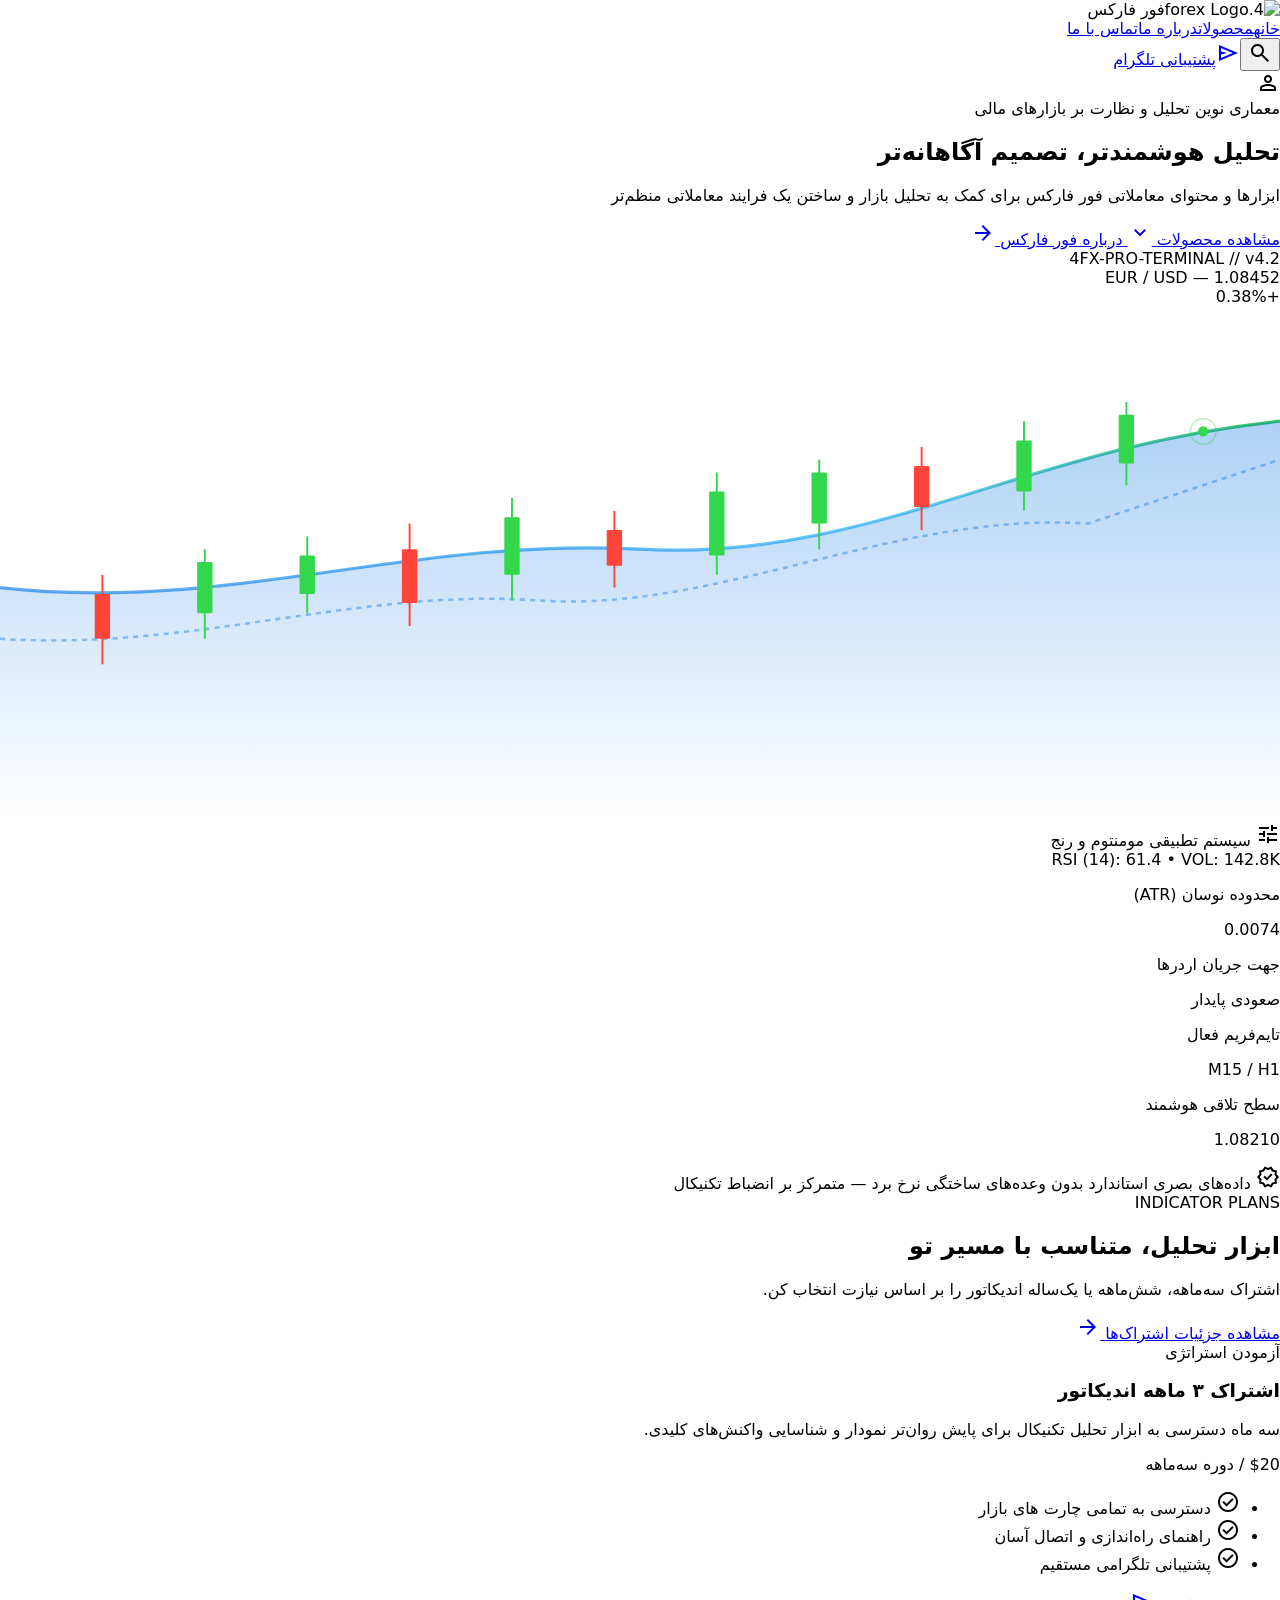
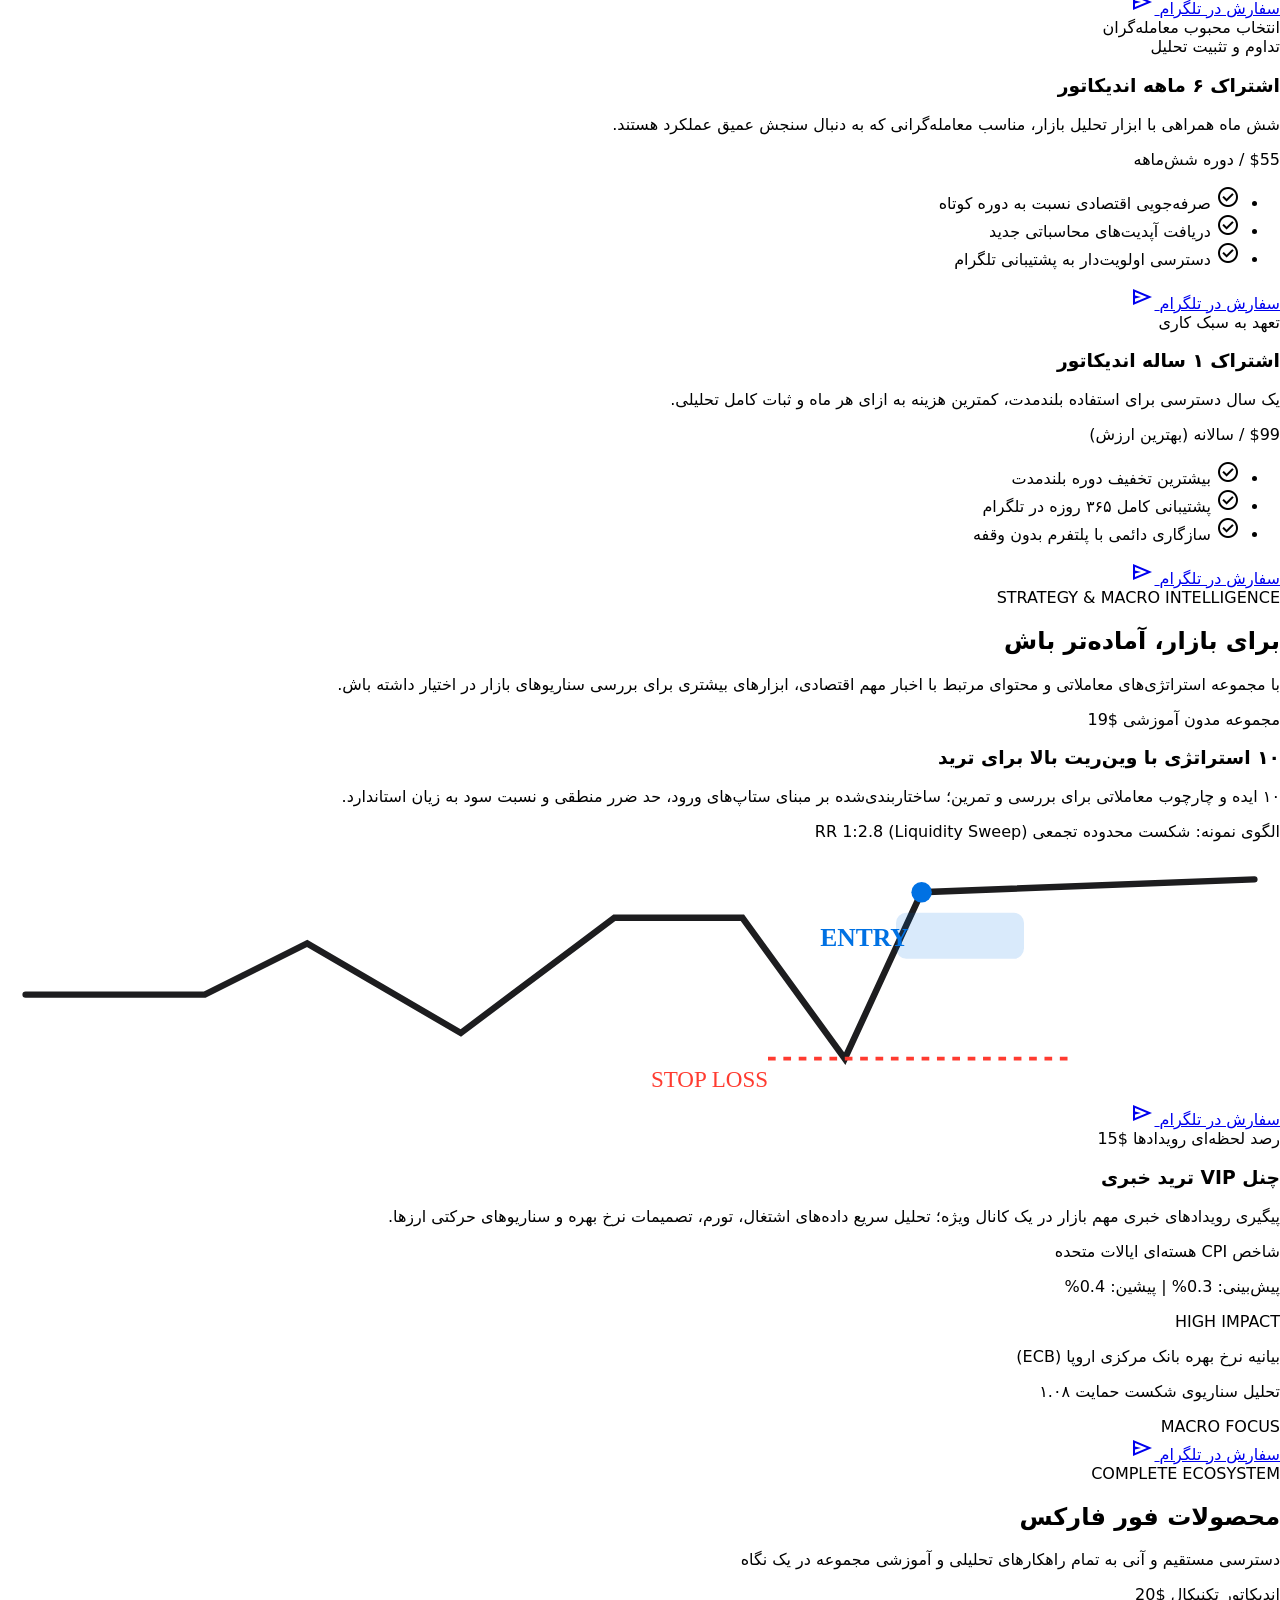
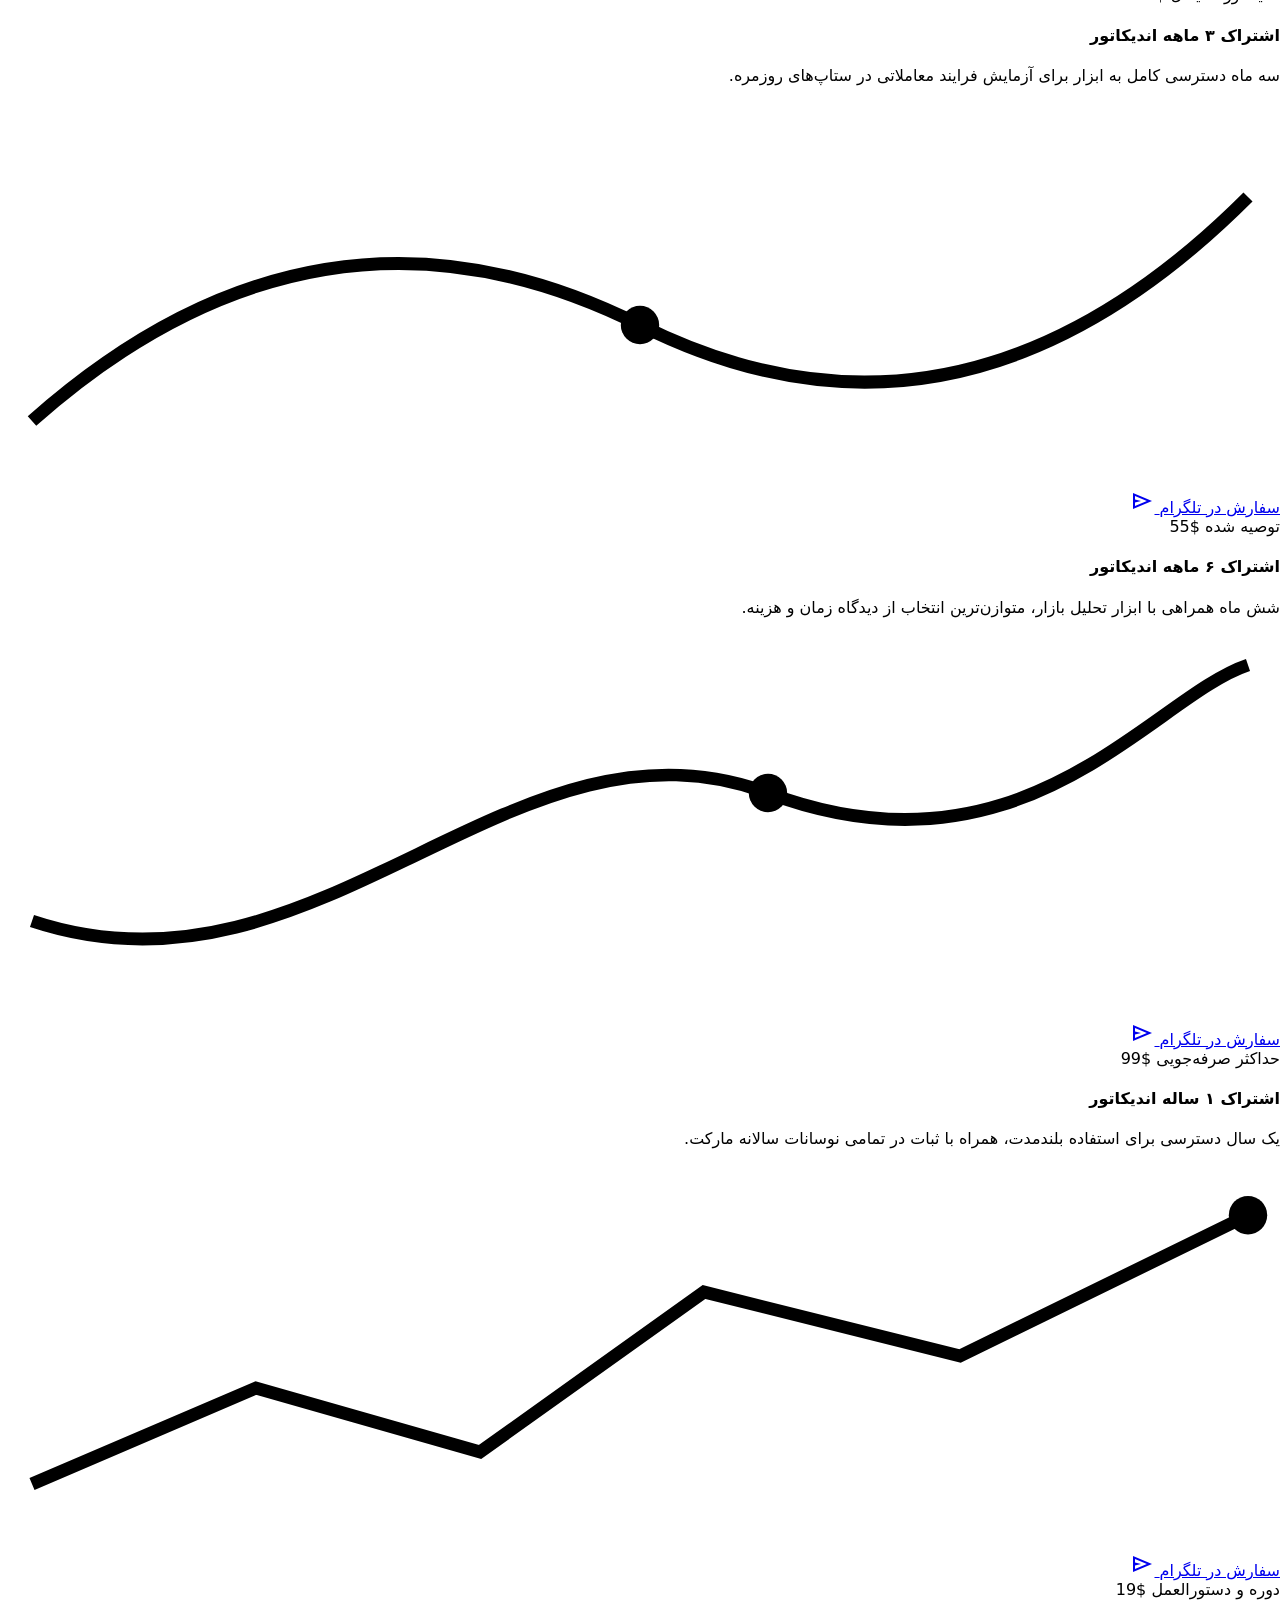
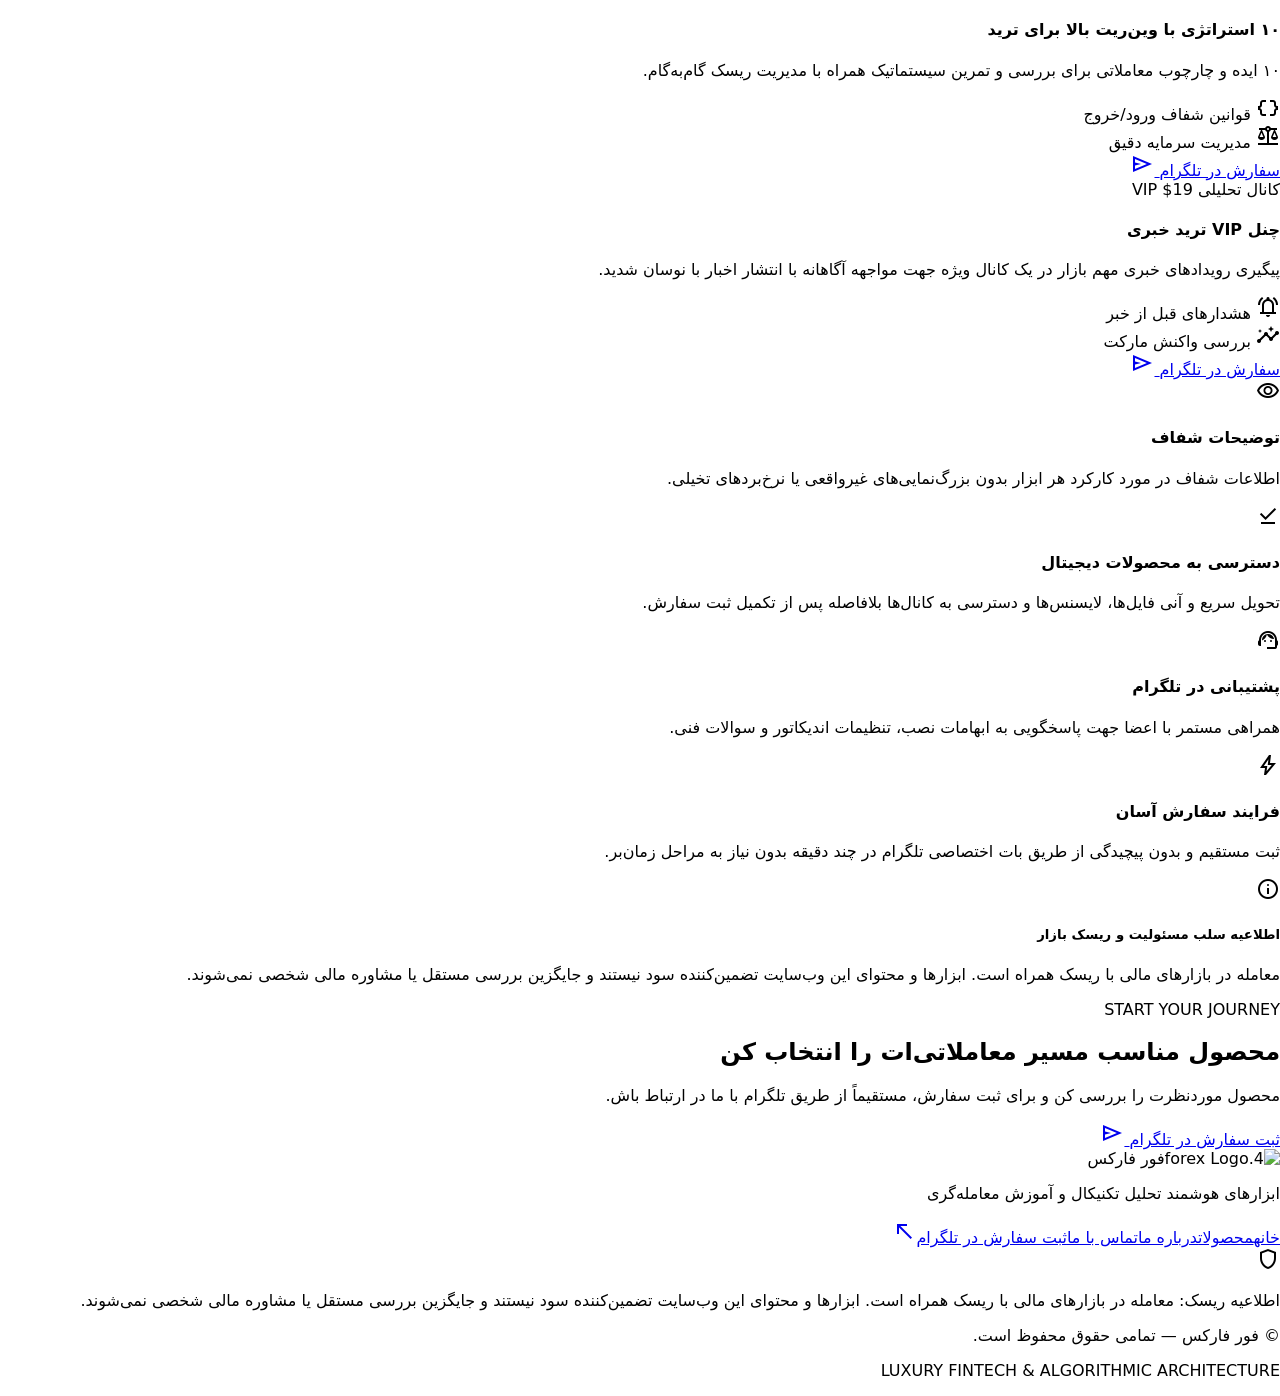
==== commit cf77eb4d: "Update index.html" ====
--- a/index.html
+++ b/index.html
@@ -433,7 +433,7 @@
 <div>
 <div class="flex items-center justify-between mb-4">
 <span class="font-label-sm text-label-sm bg-surface-neutral text-text-secondary px-2.5 py-1 rounded-full">دوره و دستورالعمل</span>
-<span class="font-headline-md text-headline-md font-bold text-text-primary">$49</span>
+<span class="font-headline-md text-headline-md font-bold text-text-primary">$19</span>
 </div>
 <h4 class="font-headline-sm text-headline-sm text-text-primary mb-2">۱۰ استراتژی با وین‌ریت بالا برای ترید</h4>
 <p class="font-body-sm text-body-sm text-text-secondary mb-4">۱۰ ایده و چارچوب معاملاتی برای بررسی و تمرین سیستماتیک همراه با مدیریت ریسک گام‌به‌گام.</p>
@@ -569,4 +569,4 @@
 
 <link rel="stylesheet" href="assets/site.css">
 <script defer src="assets/site.js"></script>
-</body></html>+</body></html>
--- a/assets/site.css
+++ b/assets/site.css
@@ -0,0 +1,4 @@
+/* 4.forex static deployment enhancements */
+:root{scroll-behavior:smooth;scroll-padding-top:88px}body{font-family:Vazirmatn,system-ui,sans-serif!important}a,button,input,textarea{transition:color .2s ease,background-color .2s ease,box-shadow .2s ease,transform .2s ease}a:focus-visible,button:focus-visible,input:focus-visible,textarea:focus-visible{outline:3px solid rgba(0,113,227,.35);outline-offset:3px}::selection{background:#cce4ff;color:#153c68}.mobile-menu{display:none}.mobile-menu a{display:block;padding:12px 16px;border-radius:14px}.mobile-menu a:hover{background:#f1f6ff;color:#006bd6}.search-panel{position:fixed;inset:76px 16px auto;z-index:1000;max-width:620px;margin:auto;padding:18px;background:rgba(255,255,255,.94);backdrop-filter:blur(20px);border:1px solid rgba(255,255,255,.8);border-radius:22px;box-shadow:0 18px 70px #1112}.search-panel input{width:100%;padding:13px 16px;border-radius:14px;background:#f4f5f8;border:1px solid #e5e7eb;outline:none}.search-panel .search-results{display:grid;gap:8px;margin-top:10px}.search-panel .search-results a{padding:10px 12px;border-radius:12px}.search-panel .search-results a:hover{background:#eef5ff}.toast{position:fixed;bottom:22px;left:50%;transform:translateX(-50%);z-index:2000;background:#1d1d1f;color:#fff;padding:12px 18px;border-radius:999px;box-shadow:0 8px 28px #0002;font-size:13px;max-width:90vw;text-align:center}.reveal-ready [data-reveal]{opacity:0;transform:translateY(16px);transition:opacity .6s ease,transform .6s ease}.reveal-ready [data-reveal].revealed{opacity:1;transform:none}
+@media(max-width:767px){header nav{display:none!important}.mobile-menu{display:block;position:fixed;z-index:60;top:64px;right:12px;left:12px;padding:10px;background:rgba(255,255,255,.96);backdrop-filter:blur(20px);border:1px solid #fff;border-radius:20px;box-shadow:0 16px 45px #0002}.mobile-menu[hidden]{display:none}.mobile-toggle{display:flex!important}h1{overflow-wrap:anywhere}.max-w-7xl,.max-w-6xl,.max-w-5xl{max-width:100%}section{scroll-margin-top:80px}footer{overflow:hidden}}
+@media(prefers-reduced-motion:reduce){*,*::before,*::after{scroll-behavior:auto!important;animation-duration:.01ms!important;transition-duration:.01ms!important}}
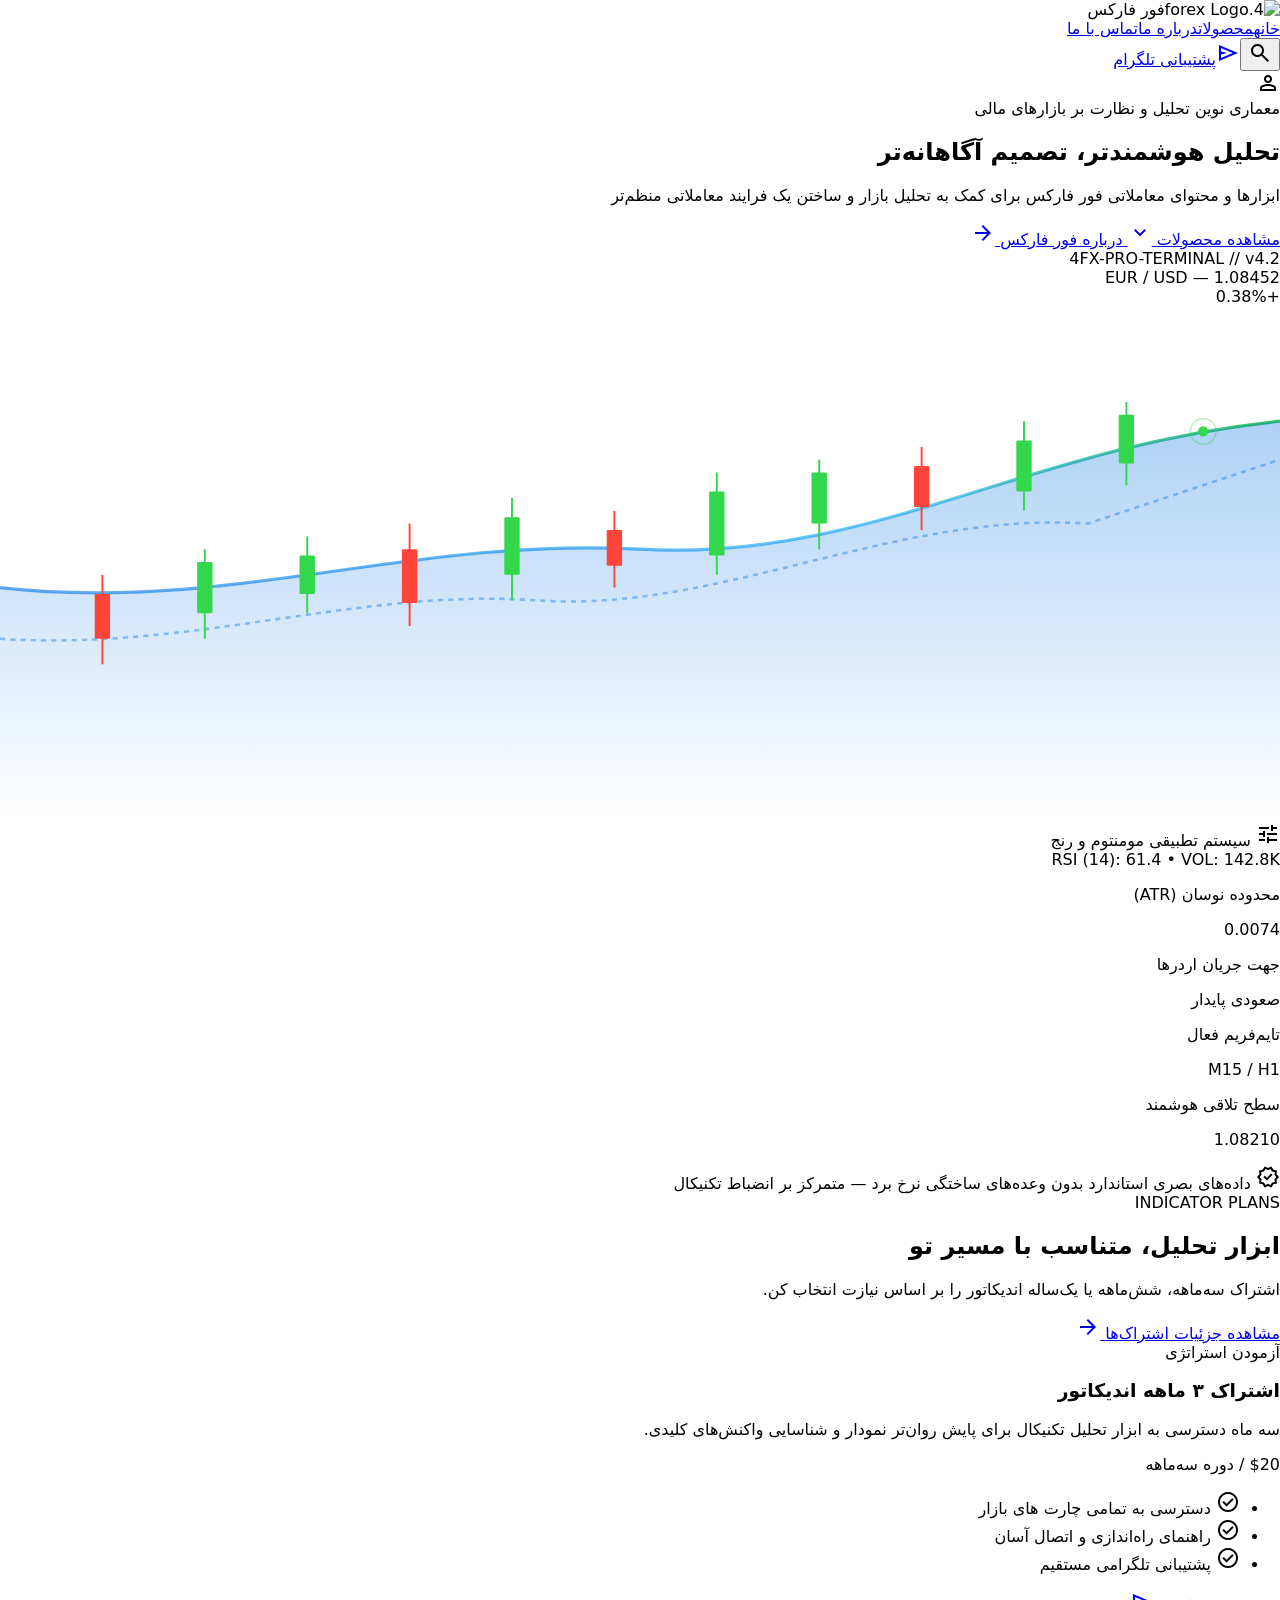
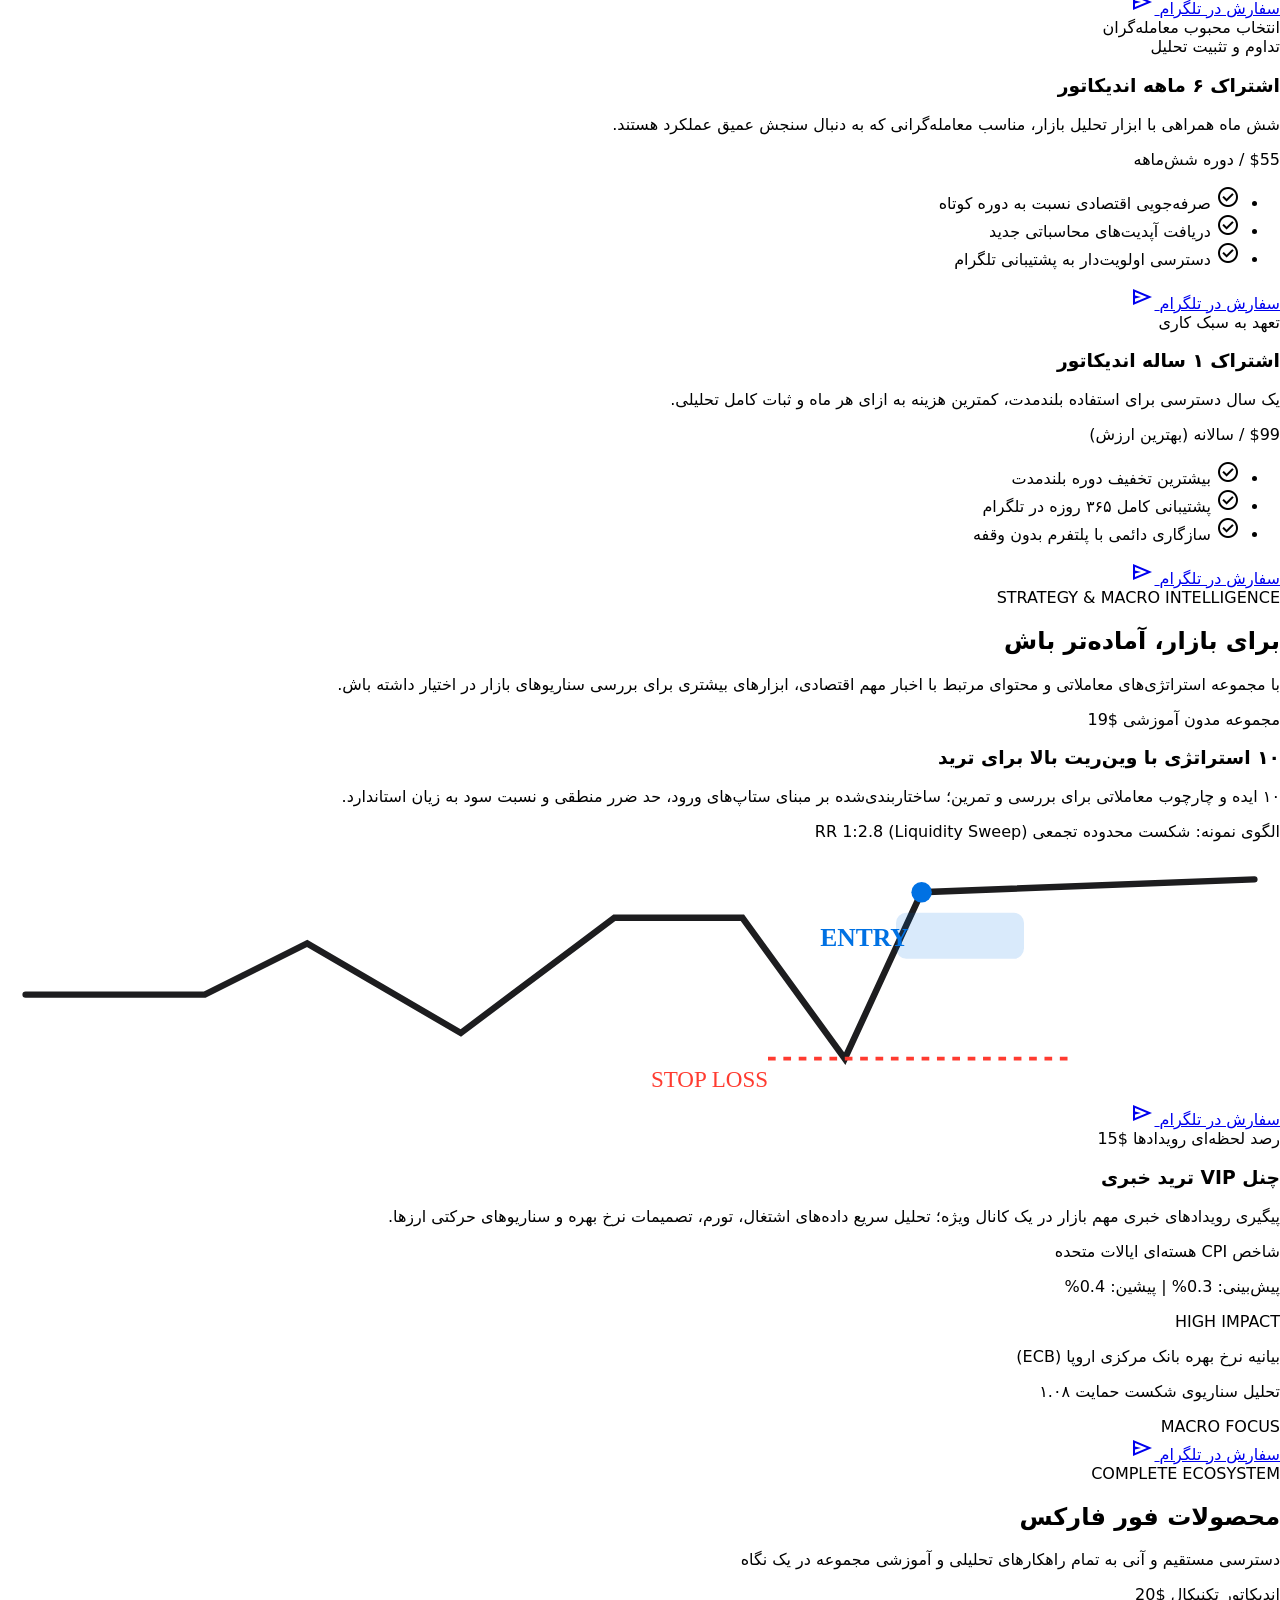
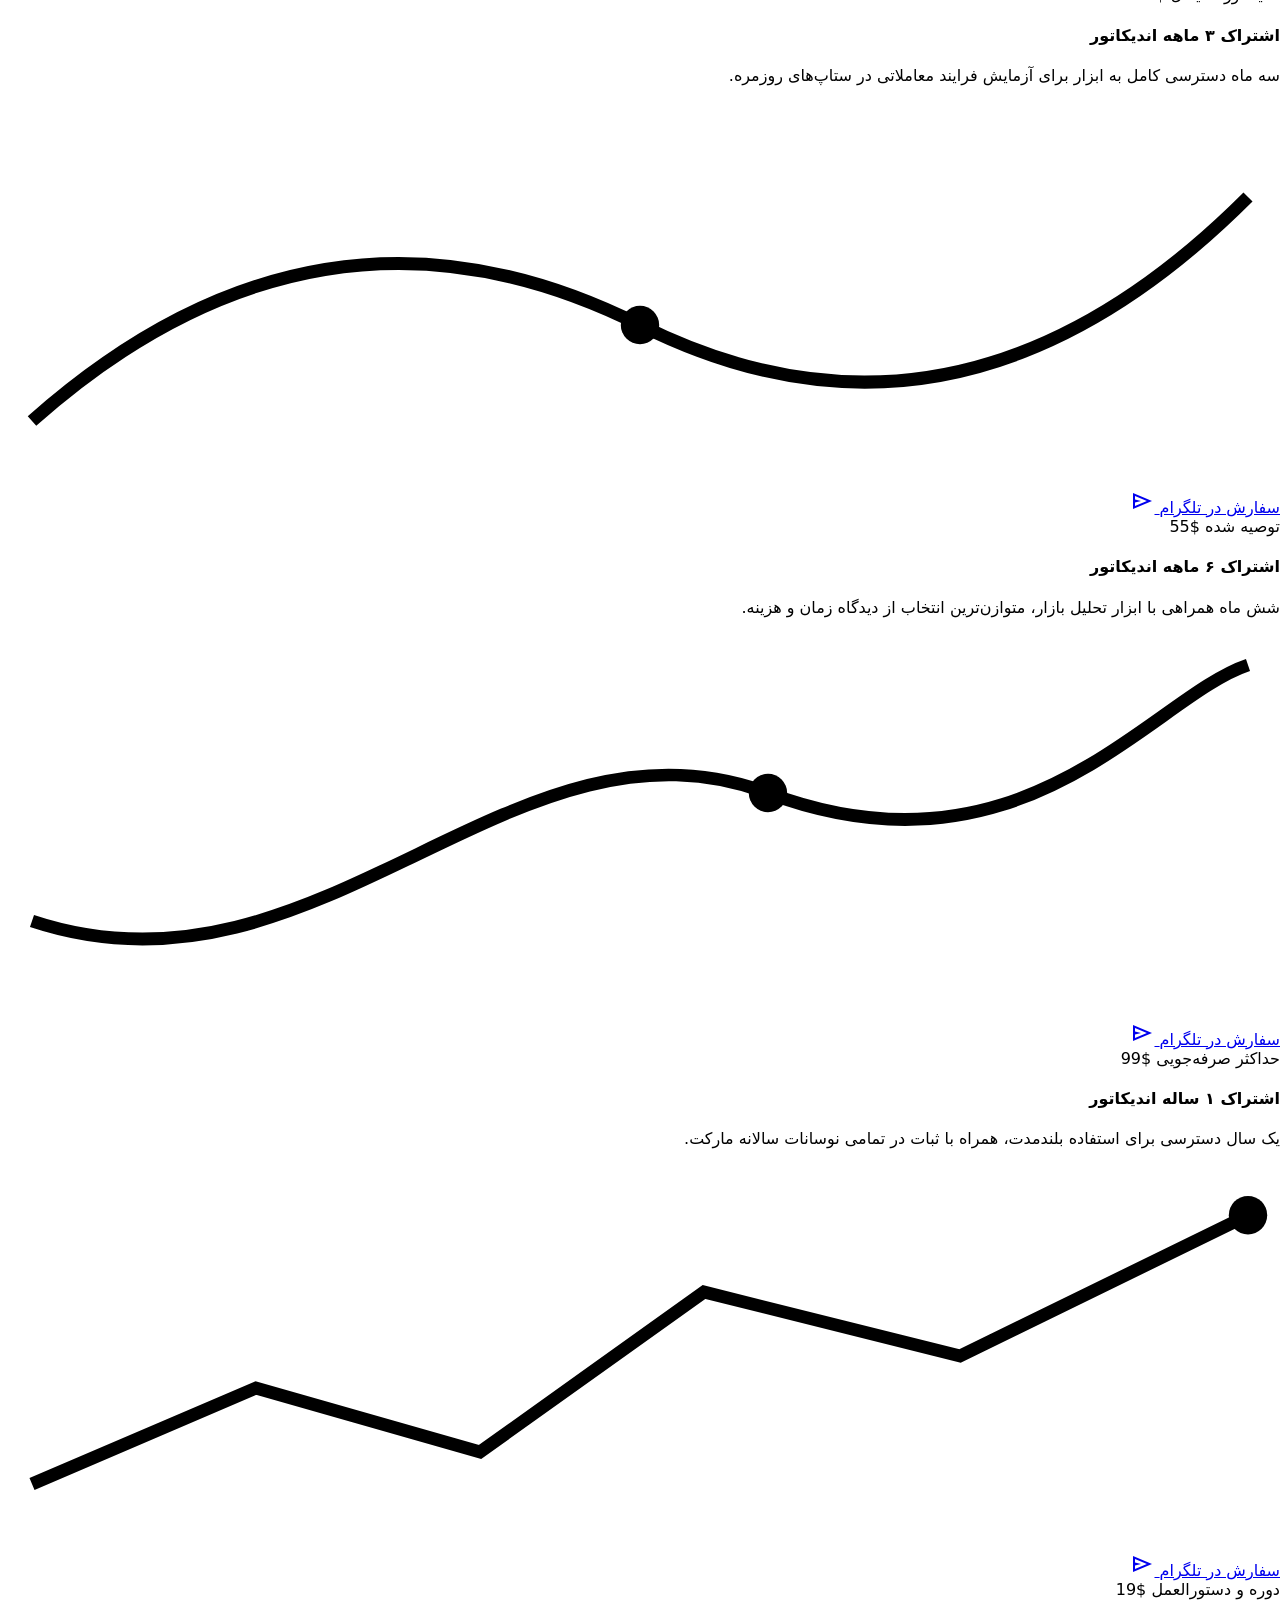
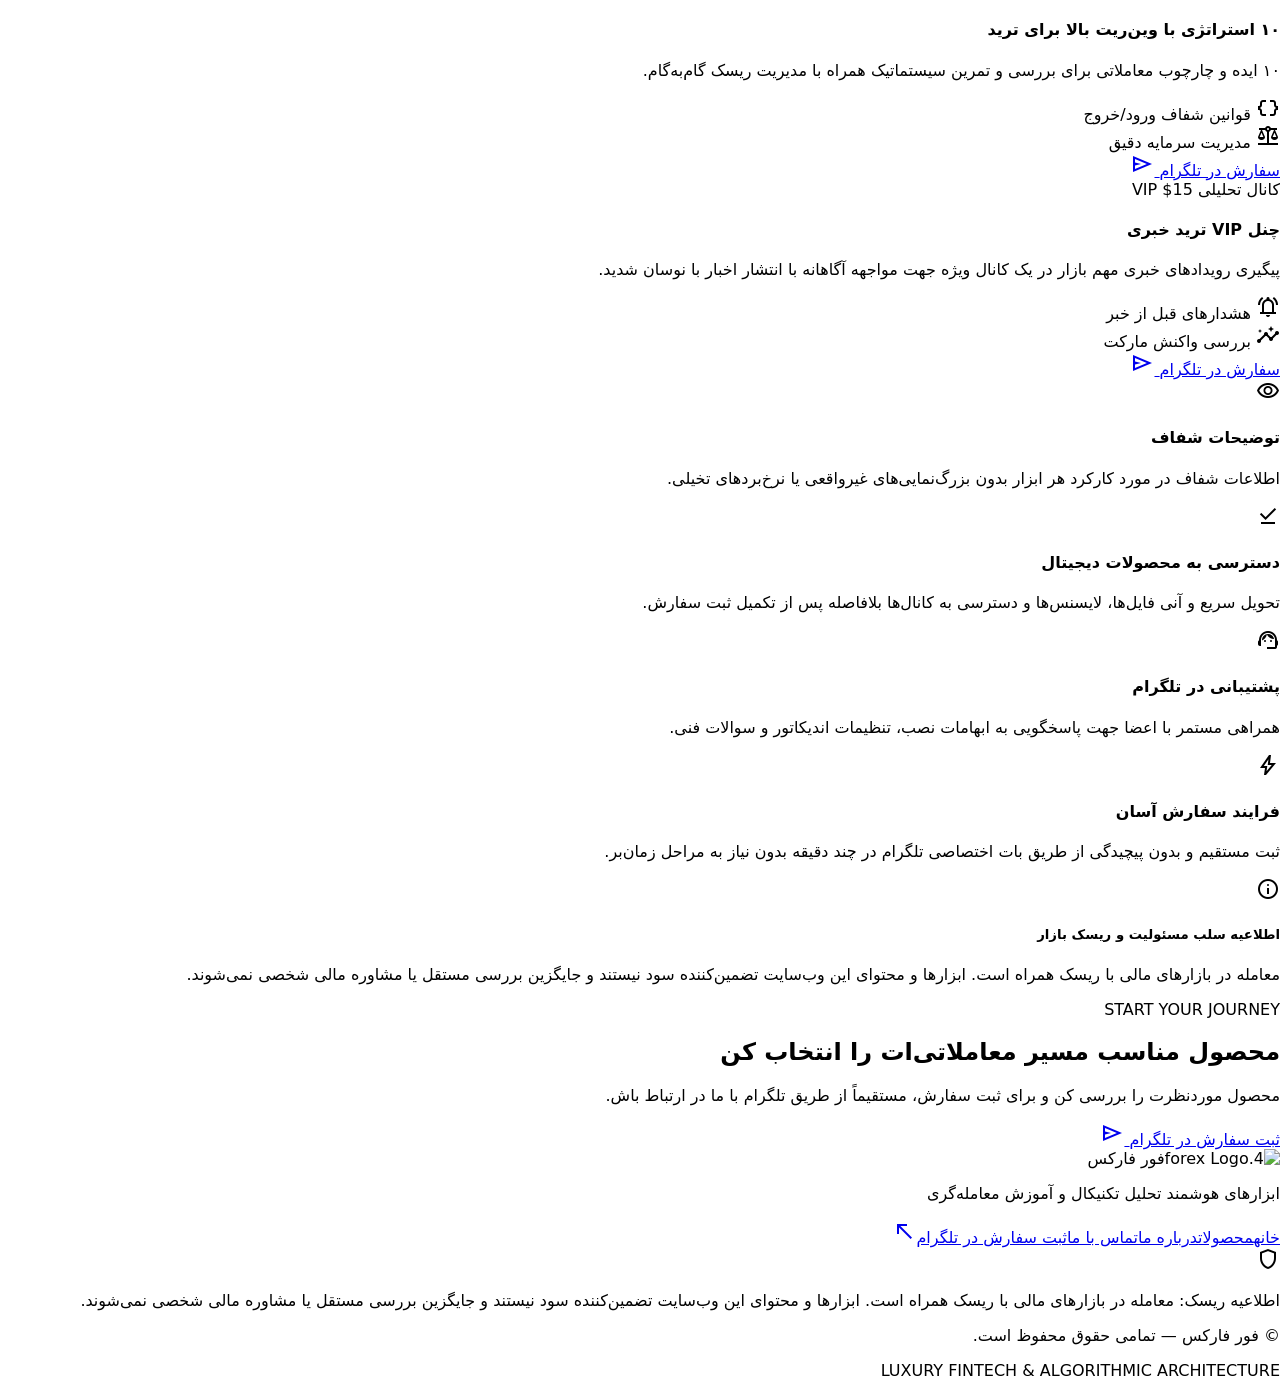
==== commit 5271f526: "Update index.html" ====
--- a/index.html
+++ b/index.html
@@ -458,7 +458,7 @@
 <div>
 <div class="flex items-center justify-between mb-4">
 <span class="font-label-sm text-label-sm bg-surface-neutral text-text-secondary px-2.5 py-1 rounded-full">کانال تحلیلی VIP</span>
-<span class="font-headline-md text-headline-md font-bold text-text-primary">$19</span>
+<span class="font-headline-md text-headline-md font-bold text-text-primary">$15</span>
 </div>
 <h4 class="font-headline-sm text-headline-sm text-text-primary mb-2">چنل VIP ترید خبری</h4>
 <p class="font-body-sm text-body-sm text-text-secondary mb-4">پیگیری رویدادهای خبری مهم بازار در یک کانال ویژه جهت مواجهه آگاهانه با انتشار اخبار با نوسان شدید.</p>
